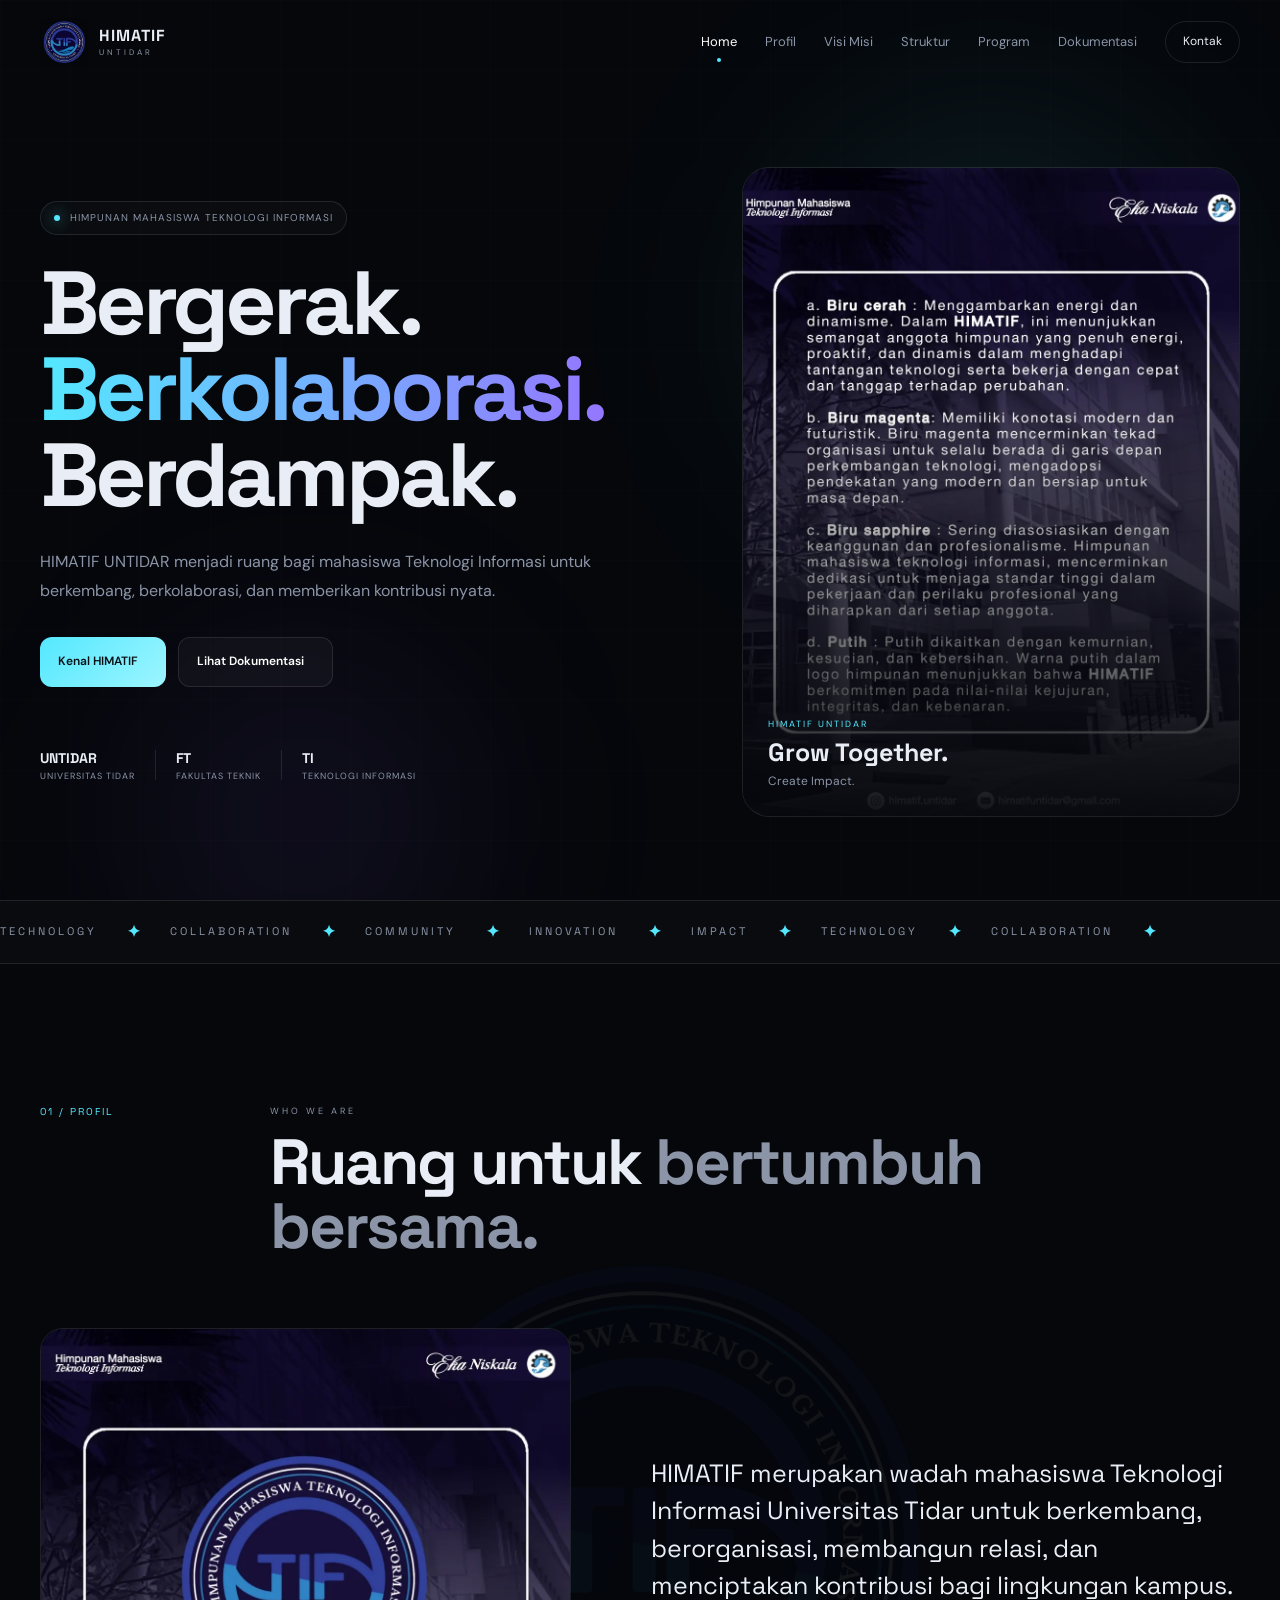
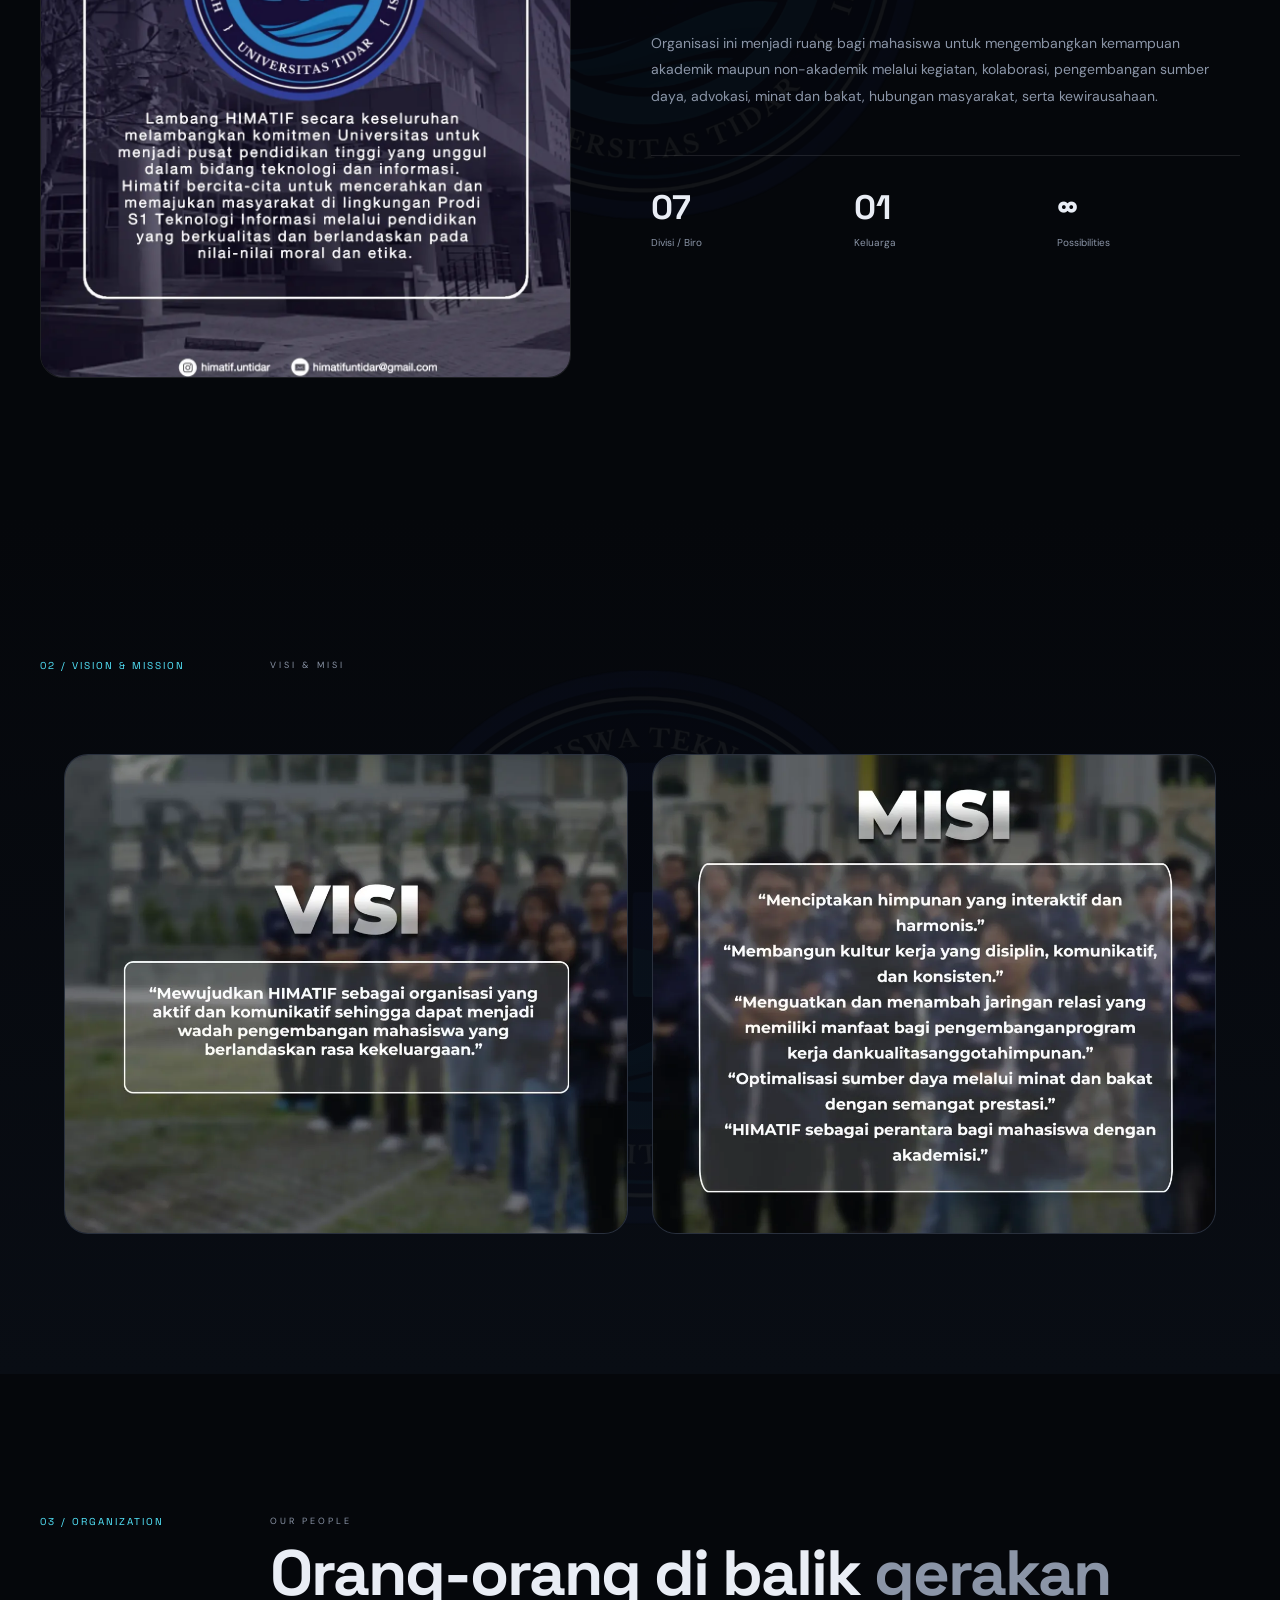
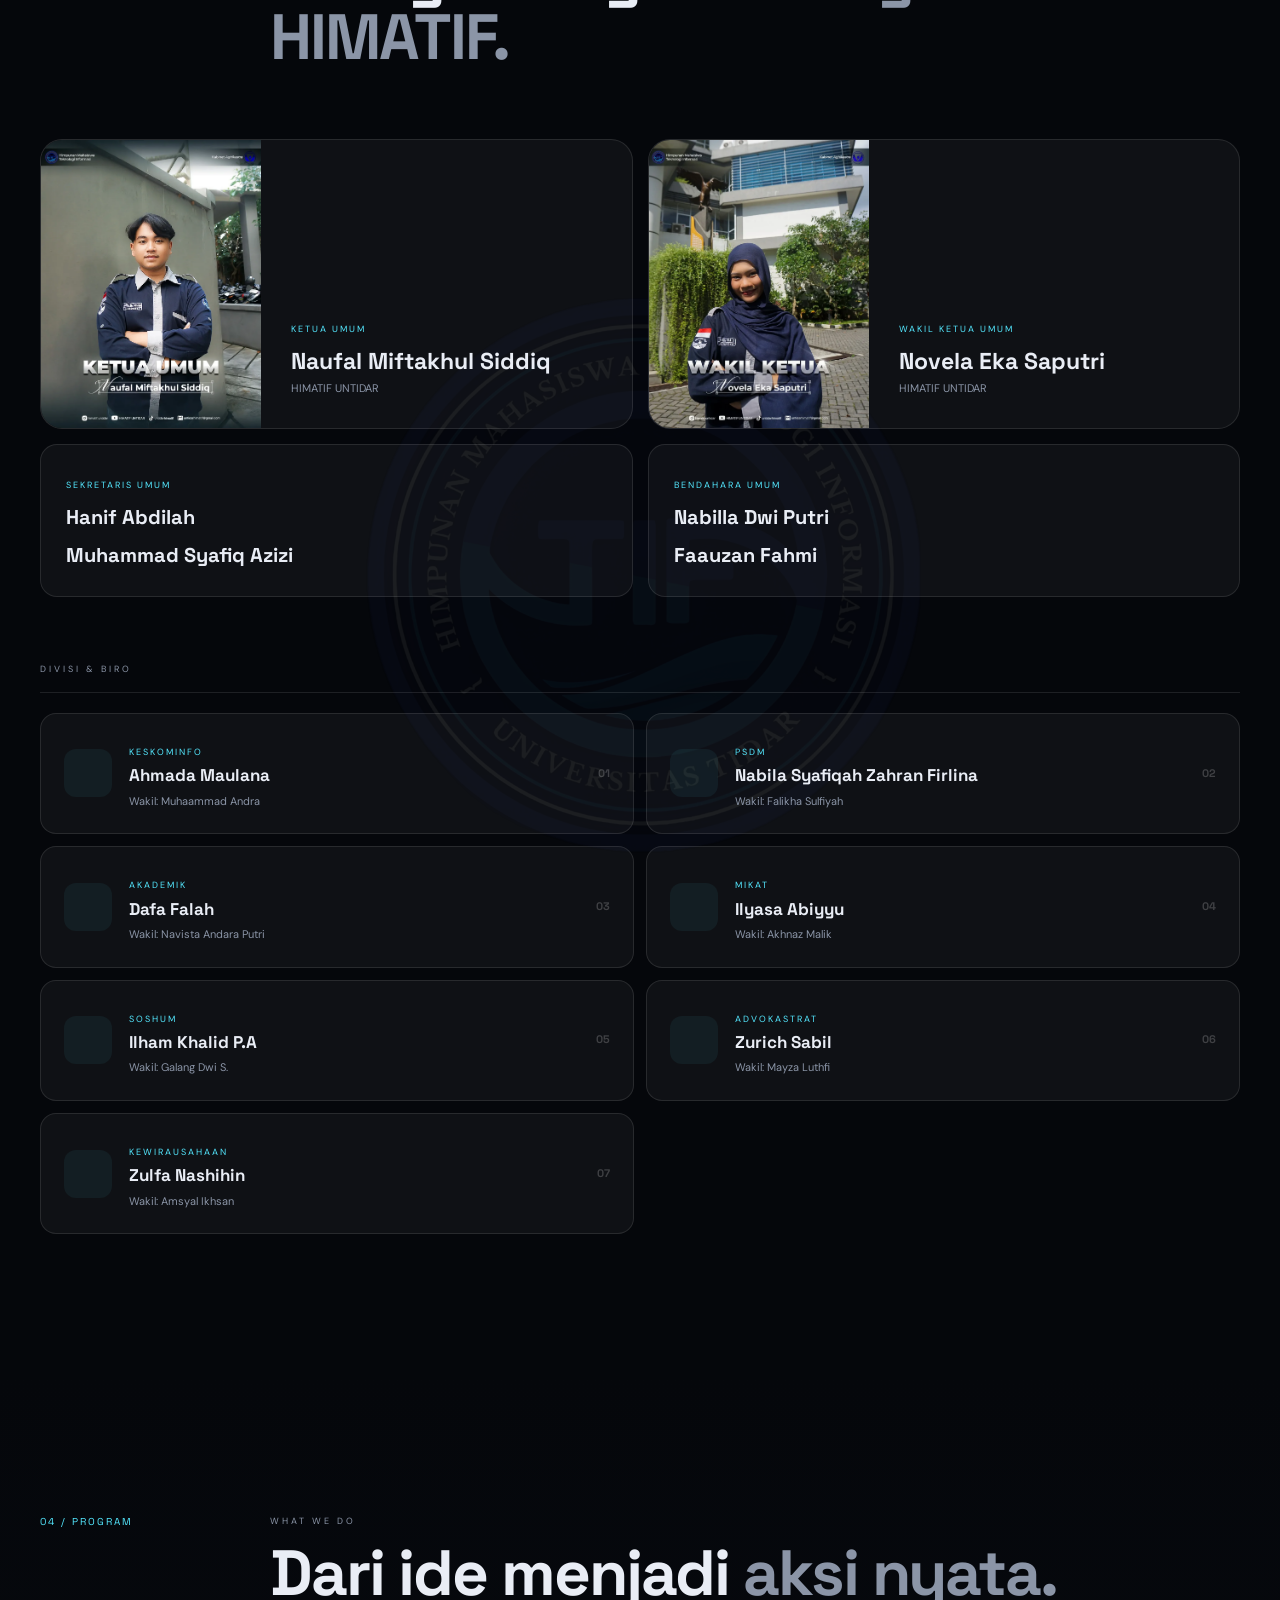
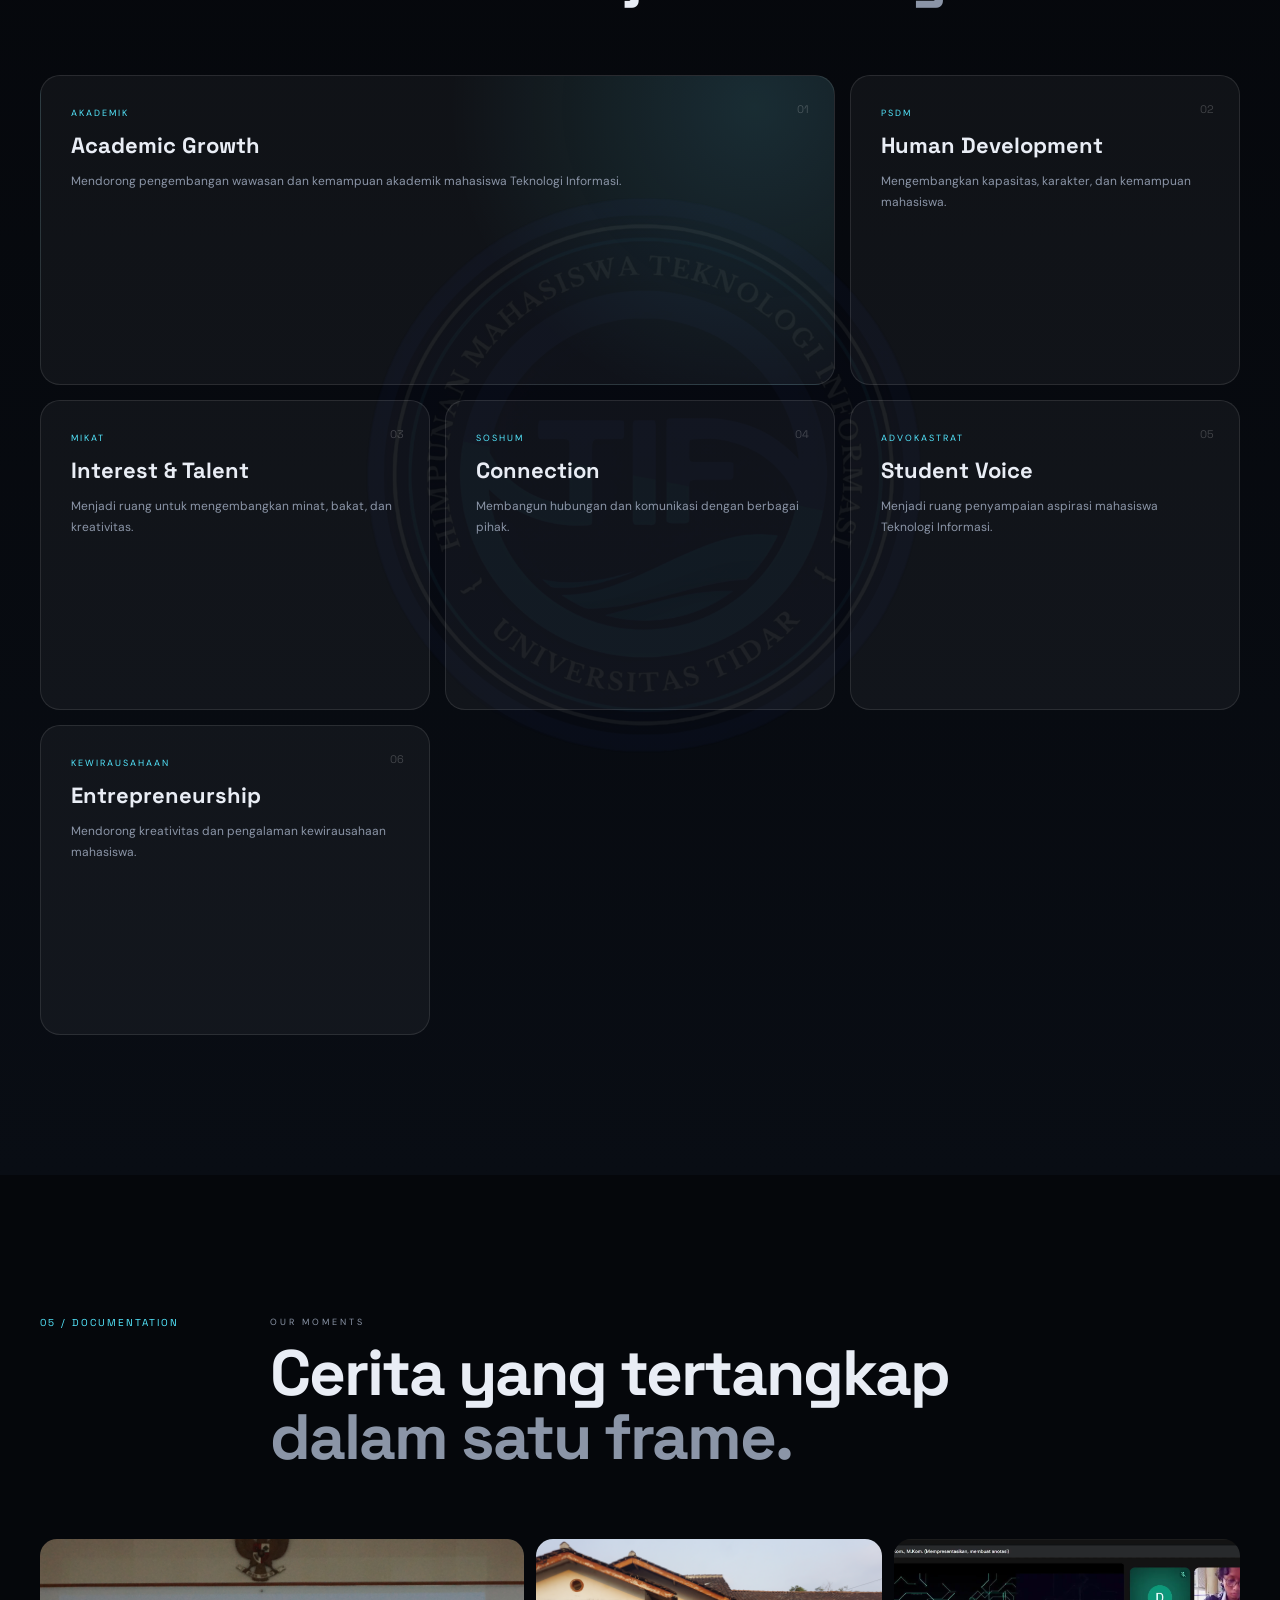
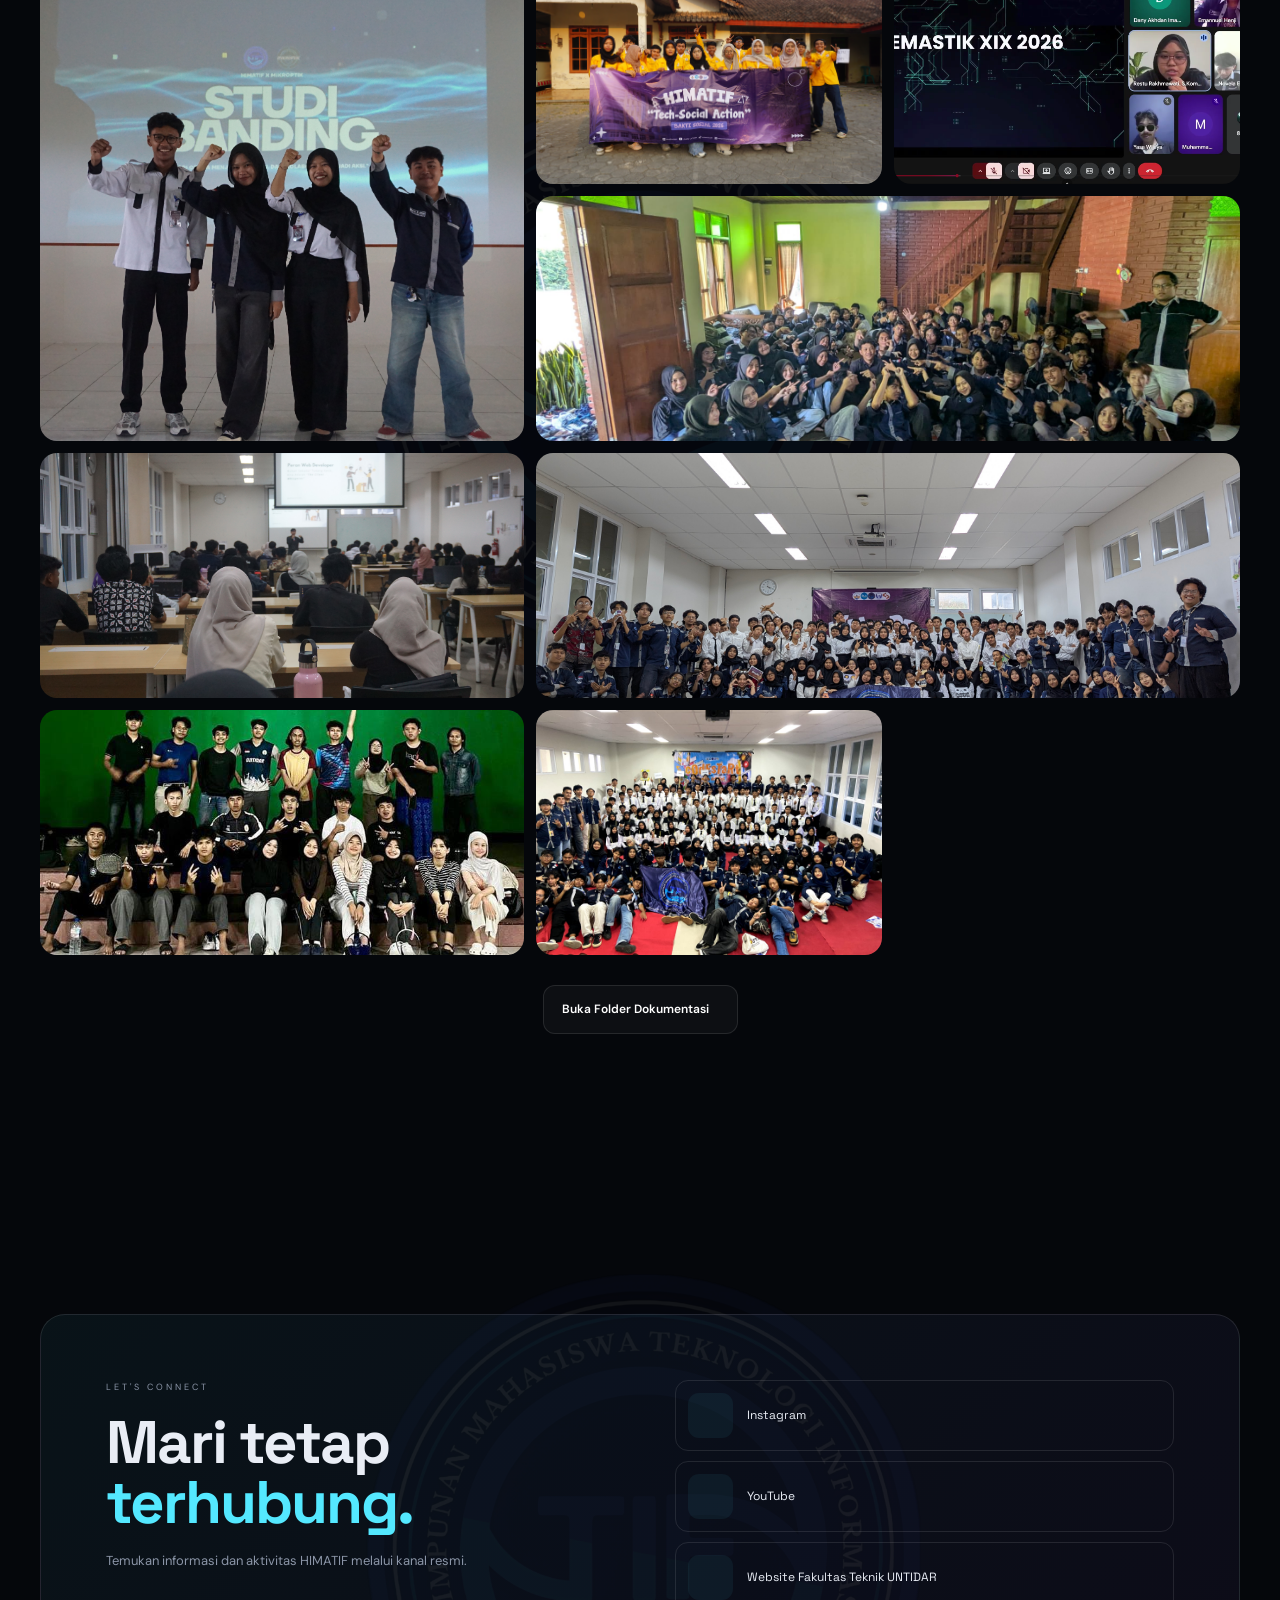
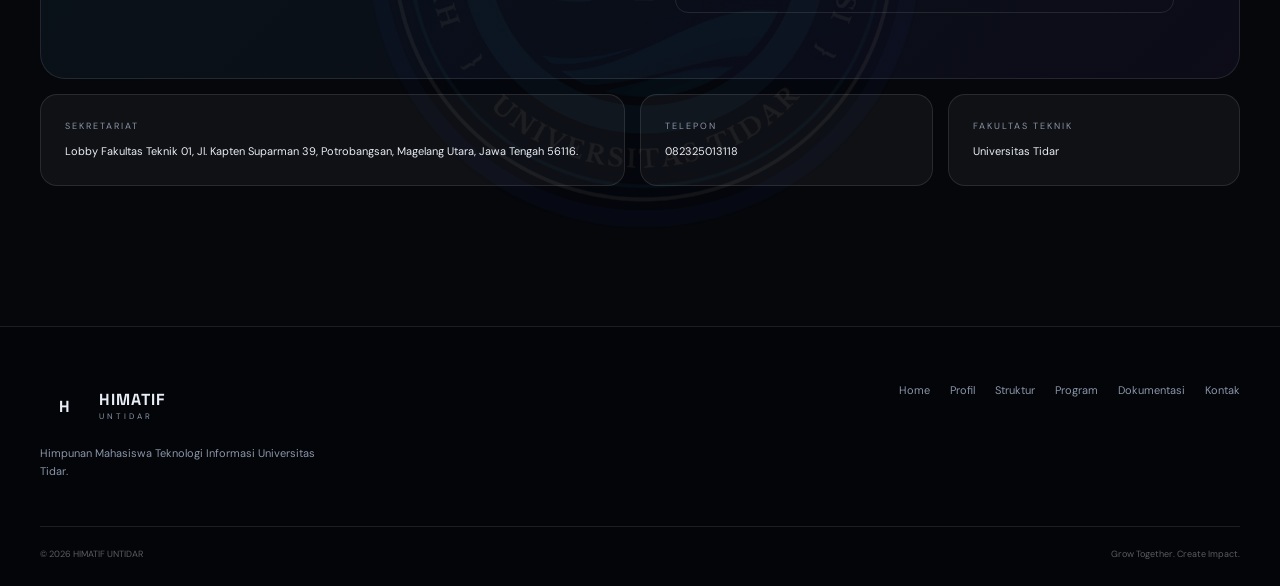
==== index.html @ 70f26e75 "Pindahkan file ke folder utama" ====
<!DOCTYPE html>
<html lang="id">

<head>
    <meta charset="UTF-8">
    <meta name="viewport" content="width=device-width, initial-scale=1.0">

    <meta name="description"
        content="HIMATIF UNTIDAR - Himpunan Mahasiswa Teknologi Informasi Universitas Tidar">

    <title>HIMATIF UNTIDAR — Teknologi Informasi</title>

    <!-- FONT -->
    <link rel="preconnect" href="https://fonts.googleapis.com">
    <link rel="preconnect" href="https://fonts.gstatic.com" crossorigin>

    <link href="https://fonts.googleapis.com/css2?family=DM+Sans:wght@400;500;600;700&family=Space+Grotesk:wght@400;500;600;700&display=swap"
        rel="stylesheet">

    <!-- ICON -->
    <script src="https://unpkg.com/lucide@latest"></script>

    <!-- CSS -->
    <link rel="stylesheet" href="css/style.css">
</head>
    <!-- ICON -->
    <script src="https://unpkg.com/lucide@latest"></script>

    <!-- CSS -->
    <style>
       
.section,
.contact-section {
    position: relative;
    overflow: hidden;
}

.section::before,
.contact-section::before {
    content: "";
    position: absolute;

    width: 650px;
    height: 650px;

    top: 50%;
    left: 50%;

    transform: translate(-50%, -50%);

    background-image: url("assets/images/14. LOGO HIMATIF.png");
    background-repeat: no-repeat;
    background-position: center;
    background-size: contain;

    opacity: 0.055;

    pointer-events: none;
    z-index: 0;
}

.section > *,
.contact-section > * {
    position: relative;
    z-index: 1;
}
    </style>

</head>

<body>

    <!-- LOADER -->
    <div class="loader" id="loader">
        <div class="loader-symbol">H</div>
        <div class="loader-line"></div>
        <span>HIMATIF UNTIDAR</span>
    </div>


    <!-- SCROLL PROGRESS -->
    <div class="scroll-progress" id="scrollProgress"></div>


    <!-- NAVBAR -->
    <header class="navbar" id="navbar">

        <div class="container nav-wrapper">

            <a href="#home" class="logo">

                <div class="logo-box">
                    <img
                        src="assets/images/14. LOGO HIMATIF.png"
                        alt="Dokumentasi HIMATIF UNTIDAR">
                </div>

                <div class="logo-text">
                    <strong>HIMATIF</strong>
                    <span>UNTIDAR</span>
                </div>

            </a>


            <nav class="navigation" id="navigation">

                <a href="#home" class="nav-link active">
                    Home
                </a>

                <a href="#profil" class="nav-link">
                    Profil
                </a>

                <a href="#visi-misi" class="nav-link">
                    Visi Misi
                </a>

                <a href="#struktur" class="nav-link">
                    Struktur
                </a>

                <a href="#program" class="nav-link">
                    Program
                </a>

                <a href="#dokumentasi" class="nav-link">
                    Dokumentasi
                </a>

                <a href="#kontak" class="nav-button">
                    Kontak
                </a>

            </nav>


            <button class="mobile-menu" id="mobileMenu">
                <i data-lucide="menu"></i>
            </button>

        </div>

    </header>


    <main>

        <!-- =====================================================
             HERO
        ====================================================== -->

        <section class="hero" id="home">

            <div class="hero-grid"></div>

            <div class="hero-glow glow-one"></div>
            <div class="hero-glow glow-two"></div>


            <div class="container hero-layout">

                <div class="hero-content">

                    <div class="eyebrow reveal">

                        <span></span>

                        HIMPUNAN MAHASISWA
                        TEKNOLOGI INFORMASI

                    </div>


                    <h1 class="hero-title reveal">

                        Bergerak.
                        <span>Berkolaborasi.</span>
                        Berdampak.

                    </h1>


                    <p class="hero-description reveal">

                        HIMATIF UNTIDAR menjadi ruang bagi mahasiswa
                        Teknologi Informasi untuk berkembang,
                        berkolaborasi, dan memberikan kontribusi nyata.

                    </p>


                    <div class="hero-buttons reveal">

                        <a href="#profil" class="btn primary">

                            Kenal HIMATIF

                            <i data-lucide="arrow-up-right"></i>

                        </a>


                        <a href="#dokumentasi" class="btn secondary">

                            Lihat Dokumentasi

                            <i data-lucide="images"></i>

                        </a>

                    </div>


                    <div class="hero-info reveal">
                    <div>
                        <strong>UNTIDAR</strong>
                        <span>Universitas Tidar</span>
                    </div>

                    <div class="vertical-line"></div>

                    <div>
                        <strong>FT</strong>
                        <span>Fakultas Teknik</span>
                    </div>

                        <div class="vertical-line"></div>

                        <div>

                            <strong>TI</strong>

                            <span>Teknologi Informasi</span>

                        </div>

                    </div>

                </div>


                <!-- FOTO HERO -->

                <div class="hero-photo reveal">

                    <div class="photo-frame">

                        <img
                            src="assets/images/15. info Logo HIMATIF 2.png"
                            alt="Dokumentasi HIMATIF UNTIDAR">

                        <div class="photo-gradient"></div>


                        <div class="photo-caption">

                            <span>HIMATIF UNTIDAR</span>

                            <strong>
                                Grow Together.
                            </strong>

                            <small>
                                Create Impact.
                            </small>
                        </div>
                    </div>
                </div>
            </div>
        </section>

        <!-- =====================================================
             MARQUEE
        ====================================================== -->

        <div class="marquee">

            <div class="marquee-track">

                <span>TECHNOLOGY</span>
                <b>✦</b>

                <span>COLLABORATION</span>
                <b>✦</b>

                <span>COMMUNITY</span>
                <b>✦</b>

                <span>INNOVATION</span>
                <b>✦</b>

                <span>IMPACT</span>
                <b>✦</b>

                <span>TECHNOLOGY</span>
                <b>✦</b>

                <span>COLLABORATION</span>
                <b>✦</b>

            </div>

        </div>


        <!-- =====================================================
             PROFIL
        ====================================================== -->

        <section class="section" id="profil">

            <div class="container">

                <div class="section-head">
                    <div class="section-index">
                        01 / PROFIL
                </div>

                <div>
                    <span class="kicker">
                        WHO WE ARE
                    </span>

                    <h2>
                        Ruang untuk
                        <em>bertumbuh bersama.</em>
                    </h2>
                </div>
            </div>

            <div class="profile-layout">
                <div class="profile-photo reveal">
                    <img
                        src="assets/images/16. info Logo HIMATIF 3.png"
                        alt="Profil HIMATIF UNTIDAR">
                </div>

                <div class="profile-text reveal">

                    <p class="profile-big">

                        HIMATIF merupakan wadah mahasiswa
                        Teknologi Informasi Universitas Tidar
                        untuk berkembang, berorganisasi,
                        membangun relasi, dan menciptakan
                        kontribusi bagi lingkungan kampus.
                    </p>

                    <p>
                        Organisasi ini menjadi ruang bagi mahasiswa
                        untuk mengembangkan kemampuan akademik
                        maupun non-akademik melalui kegiatan,
                        kolaborasi, pengembangan sumber daya,
                        advokasi, minat dan bakat, hubungan
                        masyarakat, serta kewirausahaan.
                    </p>

                    <div class="statistics">

                        <div>
                            <strong>07</strong>
                            <span>Divisi / Biro</span>
                        </div>

                        <div>
                            <strong>01</strong>
                            <span>Keluarga</span>
                        </div>

                        <div>
                            <strong>∞</strong>
                            <span>Possibilities</span>
                        </div>
                    </div>
                </div>
            </div>
        </div>

        </section>


        <!-- =====================================================
             VISI MISI
        ====================================================== -->

        <section class="section dark-section" id="visi-misi">
            <div class="container">
                <div class="section-head">
                    <div class="section-index">
                        02 / VISION & MISSION
                    </div>

                    <div>
                        <span class="kicker">
                            VISI & MISI
                        </span>
                    </div>
                </div>

                <div class="container">
                    <div class="vm-grid">
                        <div class="vm-photo">
                            <img 
                                src="assets/images/12. VISI HIMATIF.png"
                                alt="Visi HIMATIF">
                        </div>

                        <div class="vm-photo">
                            <img 
                                src="assets/images/13. MISI HIMATIF.png"
                                alt="Misi HIMATIF">
                        </div>
                    </div>
                </div>
            </div>
        </section>


        <!-- =====================================================
             STRUKTUR
        ====================================================== -->

        <section class="section" id="struktur">

            <div class="container">

                <div class="section-head">

                    <div class="section-index">
                        03 / ORGANIZATION
                    </div>

                    <div>

                        <span class="kicker">
                            OUR PEOPLE
                        </span>

                        <h2>
                            Orang-orang di balik
                            <em>gerakan HIMATIF.</em>
                        </h2>

                    </div>

                </div>


                <!-- KETUA -->

                <div class="leaders">

                    <article class="leader reveal">

                        <div class="leader-photo">

                            <img
                                src="assets/images/1. Ketua.png"
                                alt="Ketua Umum HIMATIF">

                        </div>

                        <div class="leader-info">

                            <span>KETUA UMUM</span>

                            <h3>
                                Naufal Miftakhul Siddiq
                            </h3>

                            <p>
                                HIMATIF UNTIDAR
                            </p>

                        </div>

                    </article>


                    <article class="leader reveal">

                        <div class="leader-photo">

                            <img
                                src="assets/images/2. Wakil Ketua.png"
                                alt="Ketua Umum HIMATIF">

                        </div>

                        <div class="leader-info">

                            <span>WAKIL KETUA UMUM</span>

                            <h3>
                                Novela Eka Saputri
                            </h3>

                            <p>
                                HIMATIF UNTIDAR
                            </p>

                        </div>

                    </article>

                </div>


                <!-- SEKRETARIS / BENDAHARA -->

                <div class="core">

                    <article class="core-card reveal">

                        <span>SEKRETARIS UMUM</span>

                        <h3>
                            Hanif Abdilah
                        </h3>
                        <h3>
                            Muhammad Syafiq Azizi
                        </h3>

                    </article>


                    <article class="core-card reveal">

                        <span>BENDAHARA UMUM</span>

                        <h3>
                            Nabilla Dwi Putri
                        </h3>
                        <h3>
                            Faauzan Fahmi
                        </h3>

                    </article>

                </div>


                <div class="division-heading">
                    DIVISI & BIRO
                </div>


                <div class="division-grid">

                    <article class="division reveal">

                        <div class="division-icon">
                            <i data-lucide="radio"></i>
                        </div>

                        <div>

                            <span>KESKOMINFO</span>

                            <h3>
                                Ahmada Maulana
                            </h3>

                            <p>
                                Wakil: Muhaammad Andra
                            </p>

                        </div>

                        <b>01</b>

                    </article>


                    <article class="division reveal">

                        <div class="division-icon">
                            <i data-lucide="graduation-cap"></i>
                        </div>

                        <div>

                            <span>PSDM</span>

                            <h3>
                                Nabila Syafiqah Zahran Firlina
                            </h3>

                            <p>
                                Wakil: Falikha Sulfiyah
                            </p>

                        </div>

                        <b>02</b>

                    </article>


                    <article class="division reveal">

                        <div class="division-icon">
                            <i data-lucide="book-open"></i>
                        </div>

                        <div>

                            <span>AKADEMIK</span>

                            <h3>
                                Dafa Falah
                            </h3>

                            <p>
                                Wakil: Navista Andara Putri
                            </p>

                        </div>

                        <b>03</b>

                    </article>


                    <article class="division reveal">

                        <div class="division-icon">
                            <i data-lucide="sparkles"></i>
                        </div>

                        <div>

                            <span>MIKAT</span>

                            <h3>
                                Ilyasa Abiyyu
                            </h3>

                            <p>
                                Wakil: Akhnaz Malik
                            </p>

                        </div>

                        <b>04</b>

                    </article>


                    <article class="division reveal">

                        <div class="division-icon">
                            <i data-lucide="megaphone"></i>
                        </div>

                        <div>

                            <span>SOSHUM</span>

                            <h3>
                                Ilham Khalid P.A
                            </h3>

                            <p>
                                Wakil: Galang Dwi S.
                            </p>

                        </div>

                        <b>05</b>

                    </article>


                    <article class="division reveal">

                        <div class="division-icon">
                            <i data-lucide="scale"></i>
                        </div>

                        <div>

                            <span>ADVOKASTRAT</span>

                            <h3>
                                Zurich Sabil
                            </h3>

                            <p>
                                Wakil: Mayza Luthfi
                            </p>

                        </div>

                        <b>06</b>

                    </article>


                    <article class="division reveal">

                        <div class="division-icon">
                            <i data-lucide="store"></i>
                        </div>

                        <div>

                            <span>KEWIRAUSAHAAN</span>

                            <h3>
                                Zulfa Nashihin
                            </h3>

                            <p>
                                Wakil: Amsyal Ikhsan
                            </p>

                        </div>

                        <b>07</b>

                    </article>

                </div>

            </div>

        </section>


        <!-- =====================================================
             PROGRAM KERJA
        ====================================================== -->

        <section class="section dark-section" id="program">

            <div class="container">

                <div class="section-head">

                    <div class="section-index">
                        04 / PROGRAM
                    </div>

                    <div>

                        <span class="kicker">
                            WHAT WE DO
                        </span>

                        <h2>
                            Dari ide menjadi
                            <em>aksi nyata.</em>
                        </h2>

                    </div>

                </div>


                <div class="program-grid">

                    <article class="program program-feature reveal">

                        <div class="program-number">
                            01
                        </div>

                        <i data-lucide="book-open"></i>

                        <span>AKADEMIK</span>

                        <h3>
                            Academic Growth
                        </h3>

                        <p>
                            Mendorong pengembangan wawasan dan
                            kemampuan akademik mahasiswa Teknologi Informasi.
                        </p>

                    </article>


                    <article class="program reveal">

                        <div class="program-number">
                            02
                        </div>

                        <i data-lucide="users"></i>

                        <span>PSDM</span>

                        <h3>
                            Human Development
                        </h3>

                        <p>
                            Mengembangkan kapasitas, karakter,
                            dan kemampuan mahasiswa.
                        </p>

                    </article>


                    <article class="program reveal">

                        <div class="program-number">
                            03
                        </div>

                        <i data-lucide="palette"></i>

                        <span>MIKAT</span>

                        <h3>
                            Interest & Talent
                        </h3>

                        <p>
                            Menjadi ruang untuk mengembangkan
                            minat, bakat, dan kreativitas.
                        </p>

                    </article>


                    <article class="program reveal">

                        <div class="program-number">
                            04
                        </div>

                        <i data-lucide="globe-2"></i>

                        <span>SOSHUM</span>

                        <h3>
                            Connection
                        </h3>

                        <p>
                            Membangun hubungan dan komunikasi
                            dengan berbagai pihak.
                        </p>

                    </article>


                    <article class="program reveal">

                        <div class="program-number">
                            05
                        </div>

                        <i data-lucide="shield-check"></i>

                        <span>ADVOKASTRAT</span>

                        <h3>
                            Student Voice
                        </h3>

                        <p>
                            Menjadi ruang penyampaian aspirasi
                            mahasiswa Teknologi Informasi.
                        </p>

                    </article>


                    <article class="program reveal">

                        <div class="program-number">
                            06
                        </div>

                        <i data-lucide="briefcase-business"></i>

                        <span>KEWIRAUSAHAAN</span>

                        <h3>
                            Entrepreneurship
                        </h3>

                        <p>
                            Mendorong kreativitas dan pengalaman
                            kewirausahaan mahasiswa.
                        </p>

                    </article>

                </div>

            </div>

        </section>


        <!-- =====================================================
             DOKUMENTASI
        ====================================================== -->

        <section class="section" id="dokumentasi">

            <div class="container">

                <div class="section-head">

                    <div class="section-index">
                        05 / DOCUMENTATION
                    </div>

                    <div>

                        <span class="kicker">
                            OUR MOMENTS
                        </span>

                        <h2>
                            Cerita yang tertangkap
                            <em>dalam satu frame.</em>
                        </h2>

                    </div>

                </div>


                <div class="gallery">

                    <button
                        class="gallery-item large reveal"
                        data-image="assets/assets-dokumentasi/Studi Banding.JPG"
                        data-title="HIMATIF UNTIDAR">
                        <img
                            src="assets/assets-dokumentasi/Studi Banding.JPG"
                            alt="Dokumentasi HIMATIF">          
                    </button>

                    <button
                        class="gallery-item reveal"
                        data-image="assets/assets-dokumentasi/Bakti Sosial.JPG"
                        data-title="Kegiatan HIMATIF">
                        <img
                            src="assets/assets-dokumentasi/Bakti Sosial.JPG"
                            alt="Kegiatan HIMATIF">
                    </button>

                    <button
                        class="gallery-item reveal"
                        data-image="assets/assets-dokumentasi/Sosialisasi Gemastik.png"
                        data-title="Kolaborasi HIMATIF">
                        <img
                            src="assets/assets-dokumentasi/Sosialisasi Gemastik.png"
                            alt="Kolaborasi HIMATIF">
                    </button>

                    <button
                        class="gallery-item wide reveal"
                        data-image="assets/assets-dokumentasi/UPGRADING.jpg"
                        data-title="UPGRADING">
                        <img
                            src="assets/assets-dokumentasi/UPGRADING.jpg"
                            alt="Dokumentasi HIMATIF">                       
                    </button>

                    <button
                        class="gallery-item reveal"
                        data-image="assets/assets-dokumentasi/Workshop.JPG"
                        data-title="Community HIMATIF">
                        <img
                            src="assets/assets-dokumentasi/Workshop.JPG"
                            alt="Community HIMATIF">
                    </button>

                    <button
                        class="gallery-item wide reveal"
                        data-image="assets/assets-dokumentasi/LKMM.jpg"
                        data-title="Together We Grow">
                        <img
                            src="assets/assets-dokumentasi/LKMM.jpg"
                            alt="Dokumentasi HIMATIF">                       
                    </button>

                    <button
                        class="gallery-item reveal"
                        data-image="assets/assets-dokumentasi/bultang.jpeg"
                        data-title="Latihan Rutin">
                        <img
                            src="assets/assets-dokumentasi/bultang.jpeg"
                            alt="Dokumentasi HIMATIF">   
                    </button>

                    <button
                        class="gallery-item reveal"
                        data-image="assets/assets-dokumentasi/PKKMB 2026.jpg"
                        data-title="PKKMB">
                        <img
                            src="assets/assets-dokumentasi/PKKMB 2026.jpg"
                            alt="Dokumentasi HIMATIF">   
                    </button>
                </div>


                <div class="gallery-button">

                    <a
                        href="https://drive.google.com/drive/folders/1udUvCna9DOWhmR7fdD42QQcyXSqYFId2?usp=sharing"
                        target="_blank"
                        rel="noopener"
                        class="btn secondary">

                        Buka Folder Dokumentasi

                        <i data-lucide="external-link"></i>

                    </a>

                </div>

            </div>

        </section>


        <!-- =====================================================
             CONTACT
        ====================================================== -->

        <section class="section contact-section" id="kontak">

            <div class="container">

                <div class="contact">

                    <div class="contact-content">

                        <span class="kicker">
                            LET'S CONNECT
                        </span>

                        <h2>
                            Mari tetap
                            <em>terhubung.</em>
                        </h2>

                        <p>
                            Temukan informasi dan aktivitas
                            HIMATIF melalui kanal resmi.
                        </p>

                    </div>


                    <div class="social-list">

                        <a href="https://www.instagram.com/himatif.untidar" target="_blank" class="social">
                            <div>
                                <i data-lucide="instagram"></i>
                            </div>

                            <span>
                                Instagram
                            </span>

                            <i data-lucide="arrow-up-right"></i>

                        </a>

                        <a href="https://www.youtube.com/@himatifuntidar" target="_blank" class="social">

                            <div>
                                <i data-lucide="youtube"></i>
                            </div>

                            <span>
                                YouTube
                            </span>

                            <i data-lucide="arrow-up-right"></i>

                        </a>


                        <a
                            href="https://ft.untidar.ac.id/kemahasiswaan/himpunan-mahasiswa/himpunan-mahasiswa-teknologi-informasi/"
                            target="_blank"
                            class="social">

                            <div>
                                <i data-lucide="globe"></i>
                            </div>

                            <span>
                                Website Fakultas Teknik UNTIDAR
                            </span>

                            <i data-lucide="arrow-up-right"></i>

                        </a>

                    </div>

                </div>


                <div class="contact-info">

                    <div>

                        <i data-lucide="map-pin"></i>

                        <span>SEKRETARIAT</span>

                        <p>
                            Lobby Fakultas Teknik 01,
                            Jl. Kapten Suparman 39,
                            Potrobangsan, Magelang Utara,
                            Jawa Tengah 56116.
                        </p>

                    </div>


                    <div>

                        <i data-lucide="phone"></i>

                        <span>TELEPON</span>

                        <p>
                             082325013118
                        </p>

                    </div>


                    <div>

                        <i data-lucide="mail"></i>

                        <span>FAKULTAS TEKNIK</span>

                        <p>
                            Universitas Tidar
                        </p>

                    </div>

                </div>

            </div>

        </section>

    </main>


    <!-- =====================================================
         FOOTER
    ====================================================== -->

    <footer>

        <div class="container footer-wrapper">

            <div class="footer-brand">

                <div class="logo">

                    <div class="logo-box">
                        H
                    </div>

                    <div class="logo-text">
                        <strong>HIMATIF</strong>
                        <span>UNTIDAR</span>
                    </div>

                </div>

                <p>
                    Himpunan Mahasiswa Teknologi Informasi
                    Universitas Tidar.
                </p>

            </div>


            <div class="footer-nav">

                <a href="#home">Home</a>
                <a href="#profil">Profil</a>
                <a href="#struktur">Struktur</a>
                <a href="#program">Program</a>
                <a href="#dokumentasi">Dokumentasi</a>
                <a href="#kontak">Kontak</a>

            </div>

        </div>


        <div class="container footer-bottom">

            <span>
                © <span id="year"></span> HIMATIF UNTIDAR
            </span>

            <span>
                Grow Together. Create Impact.
            </span>

        </div>

    </footer>


    <!-- LIGHTBOX -->

    <div class="lightbox" id="lightbox">

        <button id="closeLightbox">
            <i data-lucide="x"></i>
        </button>

        <div class="lightbox-inner">

            <img id="lightboxImage" src="" alt="">

            <p id="lightboxTitle"></p>

        </div>

    </div>


    <script src="js/script.js"></script>

</body>

</html>
---- css/style.css ----
:root {
    --black: #05070b;
    --black-2: #090d14;
    --black-3: #0d131d;

    --white: #ffffff;
    --text: #e9edf5;
    --muted: #8b95a7;

    --cyan: #54e8ff;
    --blue: #4c8dff;
    --purple: #9b6bff;

    --border: rgba(255,255,255,.10);
    --glass: rgba(255,255,255,.045);

    --container: 1200px;
}


* {
    margin: 0;
    padding: 0;
    box-sizing: border-box;
}


html {
    scroll-behavior: smooth;
}


body {
    background: var(--black);
    color: var(--text);

    font-family:
        "DM Sans",
        sans-serif;

    line-height: 1.6;

    overflow-x: hidden;
}


img {
    width: 100%;
    display: block;
}


button,
a {
    font: inherit;
}


button {
    border: none;
}


a {
    color: inherit;
    text-decoration: none;
}


.container {
    width: min(
        calc(100% - 48px),
        var(--container)
    );

    margin-inline: auto;
}


/* =====================================
   LOADER
===================================== */

.loader {
    position: fixed;
    inset: 0;

    z-index: 9999;

    background: var(--black);

    display: flex;
    flex-direction: column;

    align-items: center;
    justify-content: center;

    gap: 20px;

    transition: .6s ease;
}


.loader.hidden {
    opacity: 0;
    visibility: hidden;
}


.loader-symbol {
    width: 65px;
    height: 65px;

    display: grid;
    place-items: center;

    border: 1px solid var(--cyan);

    color: var(--cyan);

    font-family: "Space Grotesk";

    font-size: 26px;

    transform: rotate(45deg);
}


.loader-symbol::first-letter {
    transform: rotate(-45deg);
}


.loader-line {
    width: 130px;
    height: 2px;

    background:
        linear-gradient(
            90deg,
            transparent,
            var(--cyan),
            transparent
        );

    animation: loading 1.3s infinite;
}


.loader span {
    font-size: 10px;

    letter-spacing: 4px;

    color: var(--muted);
}


/* =====================================
   PROGRESS
===================================== */

.scroll-progress {
    position: fixed;

    top: 0;
    left: 0;

    width: 0;
    height: 3px;

    z-index: 9998;

    background:
        linear-gradient(
            90deg,
            var(--cyan),
            var(--purple)
        );
}


/* =====================================
   NAVBAR
===================================== */

.navbar {
    position: fixed;

    top: 0;
    left: 0;

    width: 100%;

    z-index: 1000;

    transition: .3s ease;
}


.navbar.scrolled {
    background: rgba(5,7,11,.82);

    backdrop-filter: blur(20px);

    border-bottom:
        1px solid var(--border);
}


.nav-wrapper {
    height: 84px;

    display: flex;
    align-items: center;
    justify-content: space-between;
}


.logo {
    display: flex;
    align-items: center;

    gap: 11px;
}


.logo-box {
    width: 48px;
    height: 48px;

    display: grid;
    place-items: center;

    font-family: "Space Grotesk";
    font-weight: 700;
}


.logo-text {
    display: flex;
    flex-direction: column;

    line-height: 1;
}


.logo-text strong {
    font-family: "Space Grotesk";

    font-size: 16px;

    letter-spacing: 1px;
}


.logo-text span {
    margin-top: 4px;

    color: var(--muted);

    font-size: 8px;

    letter-spacing: 3px;
}


.navigation {
    display: flex;

    align-items: center;

    gap: 28px;
}


.nav-link {
    color: var(--muted);

    font-size: 13px;

    position: relative;

    transition: .3s ease;
}


.nav-link:hover,
.nav-link.active {
    color: var(--white);
}


.nav-link.active::after {
    content: "";

    position: absolute;

    left: 50%;
    bottom: -10px;

    width: 4px;
    height: 4px;

    transform: translateX(-50%);

    border-radius: 50%;

    background: var(--cyan);
}


.nav-button {
    padding: 10px 17px;

    border:
        1px solid var(--border);

    border-radius: 100px;

    font-size: 12px;
}


.mobile-menu {
    display: none;

    width: 43px;
    height: 43px;

    background: var(--glass);

    border:
        1px solid var(--border);

    border-radius: 10px;

    color: var(--white);
}


/* =====================================
   HERO
===================================== */

.hero {
    min-height: 100vh;

    padding-top: 84px;

    display: flex;
    align-items: center;

    position: relative;

    overflow: hidden;
}


.hero-grid {
    position: absolute;
    inset: 0;

    opacity: .3;

    background-image:
        linear-gradient(
            rgba(255,255,255,.035) 1px,
            transparent 1px
        ),
        linear-gradient(
            90deg,
            rgba(255,255,255,.035) 1px,
            transparent 1px
        );

    background-size: 70px 70px;
}


.hero-glow {
    position: absolute;

    border-radius: 50%;

    filter: blur(100px);
}


.glow-one {
    width: 450px;
    height: 450px;

    right: 5%;
    top: 10%;

    background:
        rgba(84,232,255,.08);
}


.glow-two {
    width: 350px;
    height: 350px;

    left: 10%;
    bottom: -10%;

    background:
        rgba(155,107,255,.08);
}


.hero-layout {
    position: relative;
    z-index: 2;

    display: grid;

    grid-template-columns:
        1fr
        .8fr;

    gap: 80px;

    align-items: center;
}


.hero-content {
    max-width: 700px;
}


.eyebrow {
    display: inline-flex;
    align-items: center;

    gap: 10px;

    padding: 8px 13px;

    border:
        1px solid var(--border);

    background:
        rgba(255,255,255,.025);

    border-radius: 100px;

    color: var(--muted);

    font-size: 10px;

    letter-spacing: 1px;

    margin-bottom: 25px;
}


.eyebrow span {
    width: 6px;
    height: 6px;

    border-radius: 50%;

    background: var(--cyan);

    box-shadow:
        0 0 15px var(--cyan);
}


.hero-title {
    font-family:
        "Space Grotesk",
        sans-serif;

    font-size:
        clamp(55px, 7vw, 94px);

    line-height: .96;

    letter-spacing: -4px;

    margin-bottom: 30px;
}


.hero-title span {
    display: block;

    color: transparent;

    background:
        linear-gradient(
            90deg,
            var(--cyan),
            var(--purple)
        );

    background-clip: text;
    -webkit-background-clip: text;
}


.hero-description {
    max-width: 600px;

    color: var(--muted);

    font-size: 16px;

    line-height: 1.8;

    margin-bottom: 32px;
}


.hero-buttons {
    display: flex;

    flex-wrap: wrap;

    gap: 12px;
}


.btn {
    display: inline-flex;

    align-items: center;
    justify-content: center;

    gap: 10px;

    padding: 14px 18px;

    border-radius: 12px;

    font-size: 12px;

    font-weight: 600;

    transition: .3s ease;
}


.btn:hover {
    transform: translateY(-3px);
}


.btn svg {
    width: 16px;
}


.primary {
    color: #061015;

    background:
        linear-gradient(
            135deg,
            var(--cyan),
            #9df5ff
        );
}


.secondary {
    color: var(--white);

    border:
        1px solid var(--border);

    background:
        rgba(255,255,255,.035);
}


.secondary:hover {
    background:
        rgba(255,255,255,.07);
}


.hero-info {
    display: flex;

    align-items: center;

    gap: 20px;

    margin-top: 60px;
}


.hero-info div:not(.vertical-line) {
    display: flex;
    flex-direction: column;
}


.hero-info strong {
    font-family: "Space Grotesk";

    font-size: 14px;
}


.hero-info span {
    color: var(--muted);

    font-size: 9px;

    text-transform: uppercase;

    letter-spacing: 1px;
}


.vertical-line {
    width: 1px;
    height: 30px;

    background: var(--border);
}


/* HERO FOTO */

.hero-photo {
    position: relative;
}


.photo-frame {
    height: 650px;

    position: relative;

    overflow: hidden;

    border-radius: 27px;

    border:
        1px solid var(--border);
}


.photo-frame img {
    height: 100%;

    object-fit: cover;

    transition:
        transform 1s ease;
}


.photo-frame:hover img {
    transform: scale(1.05);
}


.photo-gradient {
    position: absolute;
    inset: 0;

    background:
        linear-gradient(
            to top,
            rgba(5,7,11,.95),
            transparent 65%
        );
}


.photo-caption {
    position: absolute;

    left: 25px;
    bottom: 25px;

    display: flex;
    flex-direction: column;
}


.photo-caption span {
    color: var(--cyan);

    font-size: 9px;

    letter-spacing: 2px;
}


.photo-caption strong {
    font-family: "Space Grotesk";

    font-size: 25px;
}


.photo-caption small {
    color: var(--muted);

    font-size: 12px;
}


.photo-number {
    position: absolute;

    right: 22px;
    top: 22px;

    color: rgba(255,255,255,.6);

    font-family: "Space Grotesk";

    font-size: 11px;

    letter-spacing: 2px;
}


.hero-scroll {
    position: absolute;

    left: 24px;
    bottom: 25px;

    display: flex;
    align-items: center;

    gap: 10px;

    color: var(--muted);

    font-size: 9px;

    letter-spacing: 2px;
}


.hero-scroll span {
    width: 25px;
    height: 1px;

    background: var(--muted);
}


/* =====================================
   MARQUEE
===================================== */

.marquee {
    overflow: hidden;

    border-top:
        1px solid var(--border);

    border-bottom:
        1px solid var(--border);

    background:
        rgba(255,255,255,.015);
}


.marquee-track {
    display: flex;

    width: max-content;

    align-items: center;

    gap: 30px;

    padding: 18px 0;

    animation:
        marquee 25s linear infinite;
}


.marquee-track span {
    font-family: "Space Grotesk";

    font-size: 11px;

    color: var(--muted);

    letter-spacing: 3px;
}


.marquee-track b {
    color: var(--cyan);
}


/* =====================================
   SECTION
===================================== */

.section {
    padding: 140px 0;

    position: relative;
}


.dark-section {
    background:
        linear-gradient(
            180deg,
            var(--black),
            var(--black-2)
        );
}


.section-head {
    display: grid;

    grid-template-columns:
        180px
        1fr;

    gap: 50px;

    margin-bottom: 70px;
}


.section-index {
    color: var(--cyan);

    font-family: "Space Grotesk";

    font-size: 10px;

    letter-spacing: 2px;
}


.kicker {
    display: block;

    color: var(--muted);

    font-size: 9px;

    letter-spacing: 3px;

    margin-bottom: 12px;
}


.section-head h2 {
    max-width: 850px;

    font-family:
        "Space Grotesk";

    font-size:
        clamp(
            37px,
            5vw,
            65px
        );

    line-height: 1;

    letter-spacing: -2px;
}


.section-head h2 em {
    color: var(--muted);

    font-style: normal;
}


/* =====================================
   PROFILE
===================================== */

.profile-layout {
    display: grid;

    grid-template-columns:
        .9fr
        1fr;

    gap: 80px;

    align-items: center;
}


.profile-photo {
    height: 650px;

    position: relative;

    overflow: hidden;

    border-radius: 23px;

    border:
        1px solid var(--border);
}

.profile-photo img {
    height: 100%;

    object-fit: cover;

    transition: 1s ease;
}


.profile-photo:hover img {
    transform: scale(1.05);
}

.profile-big {
    font-family: "Space Grotesk";

    font-size: 25px;

    line-height: 1.5;

    margin-bottom: 25px;
}


.profile-text > p:not(.profile-big) {
    color: var(--muted);

    font-size: 14px;

    line-height: 1.9;
}


.statistics {
    display: grid;

    grid-template-columns:
        repeat(3,1fr);

    border-top:
        1px solid var(--border);

    margin-top: 45px;

    padding-top: 25px;

    gap: 20px;
}


.statistics div {
    display: flex;
    flex-direction: column;
}


.statistics strong {
    font-family: "Space Grotesk";

    font-size: 34px;
}


.statistics span {
    color: var(--muted);

    font-size: 10px;
}


/* =====================================
   VISI MISI
===================================== */

.vm-grid {
    display: grid;
    grid-template-columns: repeat(2, 1fr);
    gap: 24px;
    width: 100%;
}

.vm-photo {
    position: relative;
    height: 480px;
    overflow: hidden;
    border-radius: 24px;
    background: #111827;
    border: 1px solid rgba(255, 255, 255, 0.1);

    transition:
        transform 0.5s ease,
        box-shadow 0.5s ease,
        border-color 0.5s ease;
}

.vm-photo img {
    width: 100%;
    height: 100%;
    display: block;
    object-fit: cover;

    transition:
        transform 0.8s cubic-bezier(.2,.8,.2,1),
        filter 0.5s ease;
}

.vm-photo:hover {
    transform: translateY(-8px);

    box-shadow:
        0 25px 60px rgba(0, 0, 0, 0.4),
        0 0 30px rgba(0, 217, 255, 0.1);
}

.vm-photo:hover img {
    transform: scale(1.06);
    filter: brightness(0.8);
}

/* Mobile */

@media (max-width: 768px) {

    .vm-grid {
        grid-template-columns: 1fr;
        gap: 18px;
    }

    .vm-photo {
        height: 350px;
        border-radius: 20px;
    }
}


/* =====================================
   STRUCTURE
===================================== */

.leaders {
    display: grid;

    grid-template-columns:
        repeat(2,1fr);

    gap: 15px;
}


.leader {
    display: grid;

    grid-template-columns:
        220px
        1fr;

    min-height: 290px;

    overflow: hidden;

    border:
        1px solid var(--border);

    border-radius: 22px;

    background: var(--glass);
}


.leader-photo {
    overflow: hidden;

    background:
        linear-gradient(
            135deg,
            #111722,
            #151d2b
        );
}


.leader-photo img {
    width: 100%;
    height: 100%;

    object-fit: cover;
}


.placeholder {
    display: grid;
    place-items: center;
}


.placeholder span {
    font-family: "Space Grotesk";

    color: var(--cyan);

    font-size: 38px;
}


.leader-info {
    padding: 30px;

    display: flex;
    flex-direction: column;

    justify-content: flex-end;
}


.leader-info span,
.core-card span,
.division span {
    color: var(--cyan);

    font-size: 9px;

    letter-spacing: 2px;
}


.leader-info h3 {
    font-family: "Space Grotesk";

    font-size: 23px;

    margin-top: 7px;
}


.leader-info p {
    color: var(--muted);

    font-size: 11px;
}


.core {
    display: grid;

    grid-template-columns:
        repeat(2,1fr);

    gap: 15px;

    margin-top: 15px;
}


.core-card {
    padding: 25px;

    border:
        1px solid var(--border);

    border-radius: 17px;

    background: var(--glass);
}


.core-card h3 {
    font-family: "Space Grotesk";

    font-size: 20px;

    margin-top: 6px;
}


.division-heading {
    margin:
        65px 0 20px;

    padding-bottom: 15px;

    border-bottom:
        1px solid var(--border);

    color: var(--muted);

    font-size: 9px;

    letter-spacing: 3px;
}


.division-grid {
    display: grid;

    grid-template-columns:
        repeat(2,1fr);

    gap: 12px;
}


.division {
    display: grid;

    grid-template-columns:
        48px
        1fr
        auto;

    align-items: center;

    gap: 17px;

    padding: 23px;

    border:
        1px solid var(--border);

    border-radius: 16px;

    background: var(--glass);

    transition: .3s ease;
}


.division:hover {
    transform: translateY(-4px);

    background:
        rgba(255,255,255,.065);
}


.division-icon {
    width: 48px;
    height: 48px;

    display: grid;
    place-items: center;

    border-radius: 12px;

    background:
        rgba(84,232,255,.06);

    color: var(--cyan);
}


.division-icon svg {
    width: 20px;
}


.division h3 {
    font-family: "Space Grotesk";

    font-size: 17px;
}


.division p {
    color: var(--muted);

    font-size: 11px;

    margin-top: 3px;
}


.division > b {
    color: rgba(255,255,255,.2);

    font-family: "Space Grotesk";

    font-size: 11px;
}


/* =====================================
   PROGRAM
===================================== */

.program-grid {
    display: grid;

    grid-template-columns:
        repeat(3,1fr);

    gap: 15px;
}


.program {
    min-height: 310px;

    position: relative;

    padding: 30px;

    border:
        1px solid var(--border);

    border-radius: 20px;

    background: var(--glass);

    transition: .3s ease;
}


.program:hover {
    transform: translateY(-7px);

    border-color:
        rgba(84,232,255,.22);
}


.program-feature {
    grid-column:
        span 2;

    background:
        radial-gradient(
            circle at 90% 10%,
            rgba(84,232,255,.12),
            transparent 40%
        ),
        var(--glass);
}


.program-number {
    position: absolute;

    right: 25px;
    top: 25px;

    color: rgba(255,255,255,.2);

    font-family: "Space Grotesk";

    font-size: 11px;
}


.program > svg {
    width: 30px;

    color: var(--cyan);

    margin-bottom: 65px;
}


.program span {
    display: block;

    color: var(--cyan);

    font-size: 9px;

    letter-spacing: 2px;
}


.program h3 {
    font-family: "Space Grotesk";

    font-size: 22px;

    margin-top: 8px;
}


.program p {
    color: var(--muted);

    font-size: 12px;

    line-height: 1.7;

    margin-top: 8px;
}


/* =====================================
   GALLERY
===================================== */

.gallery {
    display: grid;

    grid-template-columns:
        1.4fr
        1fr
        1fr;

    grid-auto-rows: 245px;

    gap: 12px;
}


.gallery-item {
    padding: 0;

    border: 0;

    position: relative;

    overflow: hidden;

    border-radius: 17px;

    background: var(--black-3);

    cursor: pointer;
}


.gallery-item.large {
    grid-row:
        span 2;
}


.gallery-item.wide {
    grid-column:
        span 2;
}


.gallery-item img {
    height: 100%;

    object-fit: cover;

    transition: .7s ease;
}


.gallery-item:hover img {
    transform: scale(1.07);
}


.gallery-overlay {
    position: absolute;

    inset: 0;

    padding: 18px;

    display: flex;

    flex-direction: column;

    justify-content: flex-end;

    align-items: flex-start;

    text-align: left;

    background:
        linear-gradient(
            transparent 30%,
            rgba(0,0,0,.9)
        );
}


.gallery-overlay span {
    color: var(--cyan);

    font-size: 9px;
}


.gallery-overlay strong {
    font-family: "Space Grotesk";

    font-size: 16px;
}


.gallery-overlay svg {
    position: absolute;

    right: 17px;
    bottom: 17px;

    width: 18px;

    color: white;
}


.gallery-button {
    display: flex;

    justify-content: center;

    margin-top: 30px;
}


/* =====================================
   CONTACT
===================================== */

.contact {
    display: grid;

    grid-template-columns:
        1fr
        1fr;

    gap: 70px;

    padding: 65px;

    border:
        1px solid var(--border);

    border-radius: 25px;

    background:
        linear-gradient(
            135deg,
            rgba(84,232,255,.055),
            rgba(155,107,255,.055)
        );
}


.contact-content h2 {
    font-family: "Space Grotesk";

    font-size:
        clamp(
            38px,
            5vw,
            60px
        );

    line-height: 1;

    letter-spacing: -2px;

    margin:
        18px 0;
}


.contact-content h2 em {
    color: var(--cyan);

    font-style: normal;
}


.contact-content p {
    max-width: 400px;

    color: var(--muted);

    font-size: 13px;
}


.social-list {
    display: flex;

    flex-direction: column;

    gap: 10px;
}


.social {
    display: grid;

    grid-template-columns:
        45px
        1fr
        auto;

    align-items: center;

    gap: 14px;

    padding: 12px;

    border:
        1px solid var(--border);

    border-radius: 13px;

    transition: .3s ease;
}


.social:hover {
    background:
        rgba(255,255,255,.06);
}


.social > div {
    width: 45px;
    height: 45px;

    display: grid;

    place-items: center;

    color: var(--cyan);

    background:
        rgba(84,232,255,.06);

    border-radius: 11px;
}


.social span {
    font-family: "Space Grotesk";

    font-size: 12px;
}


.social > svg {
    width: 16px;

    color: var(--muted);
}


.contact-info {
    display: grid;

    grid-template-columns:
        1.5fr
        .75fr
        .75fr;

    gap: 15px;

    margin-top: 15px;
}


.contact-info > div {
    padding: 24px;

    border:
        1px solid var(--border);

    border-radius: 17px;

    background: var(--glass);
}


.contact-info svg {
    color: var(--cyan);

    width: 19px;

    margin-bottom: 16px;
}


.contact-info span {
    display: block;

    color: var(--muted);

    font-size: 9px;

    letter-spacing: 2px;
}


.contact-info p {
    margin-top: 8px;

    font-size: 11px;

    line-height: 1.8;
}


/* =====================================
   FOOTER
===================================== */

footer {
    border-top:
        1px solid var(--border);

    background: #030509;

    padding:
        55px 0 25px;
}


.footer-wrapper {
    display: flex;

    justify-content: space-between;

    gap: 40px;

    padding-bottom: 45px;
}


.footer-brand p {
    max-width: 300px;

    color: var(--muted);

    font-size: 11px;

    margin-top: 15px;
}


.footer-nav {
    display: flex;

    flex-wrap: wrap;

    justify-content: flex-end;

    gap: 20px;
}


.footer-nav a {
    color: var(--muted);

    font-size: 11px;
}


.footer-nav a:hover {
    color: white;
}


.footer-bottom {
    border-top:
        1px solid var(--border);

    padding-top: 20px;

    display: flex;

    justify-content: space-between;

    color:
        rgba(255,255,255,.35);

    font-size: 9px;
}


/* =====================================
   LIGHTBOX
===================================== */

.lightbox {
    position: fixed;

    inset: 0;

    z-index: 9997;

    padding: 30px;

    display: flex;

    align-items: center;
    justify-content: center;

    background:
        rgba(0,0,0,.9);

    backdrop-filter: blur(15px);

    opacity: 0;

    visibility: hidden;

    transition: .3s ease;
}


.lightbox.active {
    opacity: 1;

    visibility: visible;
}


.lightbox-inner {
    width: min(1000px, 100%);

    text-align: center;
}


.lightbox-inner img {
    max-height: 80vh;

    object-fit: contain;

    border-radius: 12px;
}


.lightbox-inner p {
    margin-top: 15px;

    font-family: "Space Grotesk";
}


#closeLightbox {
    position: absolute;

    right: 25px;
    top: 25px;

    width: 45px;
    height: 45px;

    display: grid;
    place-items: center;

    border-radius: 50%;

    color: white;

    background:
        rgba(255,255,255,.07);

    border:
        1px solid var(--border);

    cursor: pointer;
}


/* =====================================
   REVEAL
===================================== */

.reveal {
    opacity: 0;

    transform:
        translateY(35px);

    transition:
        opacity .8s ease,
        transform .8s ease;
}


.reveal.visible {
    opacity: 1;

    transform:
        translateY(0);
}


/* =====================================
   ANIMATION
===================================== */

@keyframes marquee {

    from {
        transform: translateX(0);
    }

    to {
        transform: translateX(-50%);
    }

}


@keyframes loading {

    0% {
        transform: scaleX(.2);
    }

    50% {
        transform: scaleX(1);
    }

    100% {
        transform: scaleX(.2);
    }

}


/* =====================================
   TABLET
===================================== */

@media(max-width: 1000px) {

    .navigation {
        position: fixed;

        top: 78px;

        left: 20px;
        right: 20px;

        padding: 20px;

        flex-direction: column;

        align-items: stretch;

        background:
            rgba(8,12,19,.97);

        backdrop-filter: blur(20px);

        border:
            1px solid var(--border);

        border-radius: 17px;

        transform: translateY(-15px);

        opacity: 0;

        visibility: hidden;

        transition: .3s ease;
    }


    .navigation.active {
        transform: translateY(0);

        opacity: 1;

        visibility: visible;
    }


    .nav-link {
        padding: 10px 0;
    }


    .nav-link.active::after {
        display: none;
    }


    .mobile-menu {
        display: grid;

        place-items: center;
    }


    .hero-layout {
        grid-template-columns: 1fr;

        gap: 50px;
    }


    .hero-photo {
        max-width: 700px;
    }


    .photo-frame {
        height: 500px;
    }


    .section-head {
        grid-template-columns: 1fr;

        gap: 15px;
    }


    .profile-layout {
        grid-template-columns: 1fr;

        gap: 40px;
    }


    .mission-grid {
        grid-template-columns:
            repeat(2,1fr);
    }


    .leaders {
        grid-template-columns: 1fr;
    }


    .program-grid {
        grid-template-columns:
            repeat(2,1fr);
    }


    .program-feature {
        grid-column: span 2;
    }


    .contact {
        grid-template-columns: 1fr;
    }


    .contact-info {
        grid-template-columns: 1fr;
    }

}


/* =====================================
   MOBILE
===================================== */

@media(max-width: 650px) {

    .container {
        width:
            calc(100% - 32px);
    }


    .nav-wrapper {
        height: 72px;
    }


    .hero {
        padding-top: 100px;
    }


    .hero-title {
        font-size: 50px;

        letter-spacing: -2.5px;
    }


    .hero-description {
        font-size: 14px;
    }


    .hero-buttons {
        flex-direction: column;
    }


    .btn {
        width: 100%;
    }


    .hero-info {
        margin-top: 40px;
    }


    .photo-frame {
        height: 430px;
    }


    .hero-scroll {
        display: none;
    }


    .section {
        padding: 90px 0;
    }


    .section-head h2 {
        font-size: 38px;
    }


    .profile-photo {
        height: 430px;
    }


    .profile-big {
        font-size: 22px;
    }


    .statistics {
        grid-template-columns:
            repeat(2,1fr);
    }


    .vision {
        padding: 30px;
    }


    .vision h3 {
        font-size: 26px;
    }


    .mission-grid {
        grid-template-columns: 1fr;
    }


    .leader {
        grid-template-columns: 1fr;
    }


    .leader-photo {
        height: 300px;
    }


    .core {
        grid-template-columns: 1fr;
    }


    .division-grid {
        grid-template-columns: 1fr;
    }


    .division {
        grid-template-columns:
            45px
            1fr;
    }


    .division > b {
        display: none;
    }


    .program-grid {
        grid-template-columns: 1fr;
    }


    .program-feature {
        grid-column: span 1;
    }


    .gallery {
        grid-template-columns:
            1fr 1fr;

        grid-auto-rows: 180px;
    }


    .gallery-item.large {
        grid-row: span 2;
    }


    .gallery-item.wide {
        grid-column: span 2;
    }


    .contact {
        padding: 30px;
    }


    .contact-content h2 {
        font-size: 38px;
    }


    .footer-wrapper {
        flex-direction: column;
    }


    .footer-nav {
        justify-content: flex-start;
    }


    .footer-bottom {
        flex-direction: column;
    }

}


/* =====================================
   VERY SMALL
===================================== */

@media(max-width: 420px) {

    .hero-title {
        font-size: 43px;
    }


    .hero-info {
        gap: 12px;
    }


    .hero-info span {
        font-size: 8px;
    }


    .gallery {
        grid-template-columns: 1fr;
    }


    .gallery-item.large,
    .gallery-item.wide {
        grid-column: span 1;
        grid-row: span 1;
    }

}
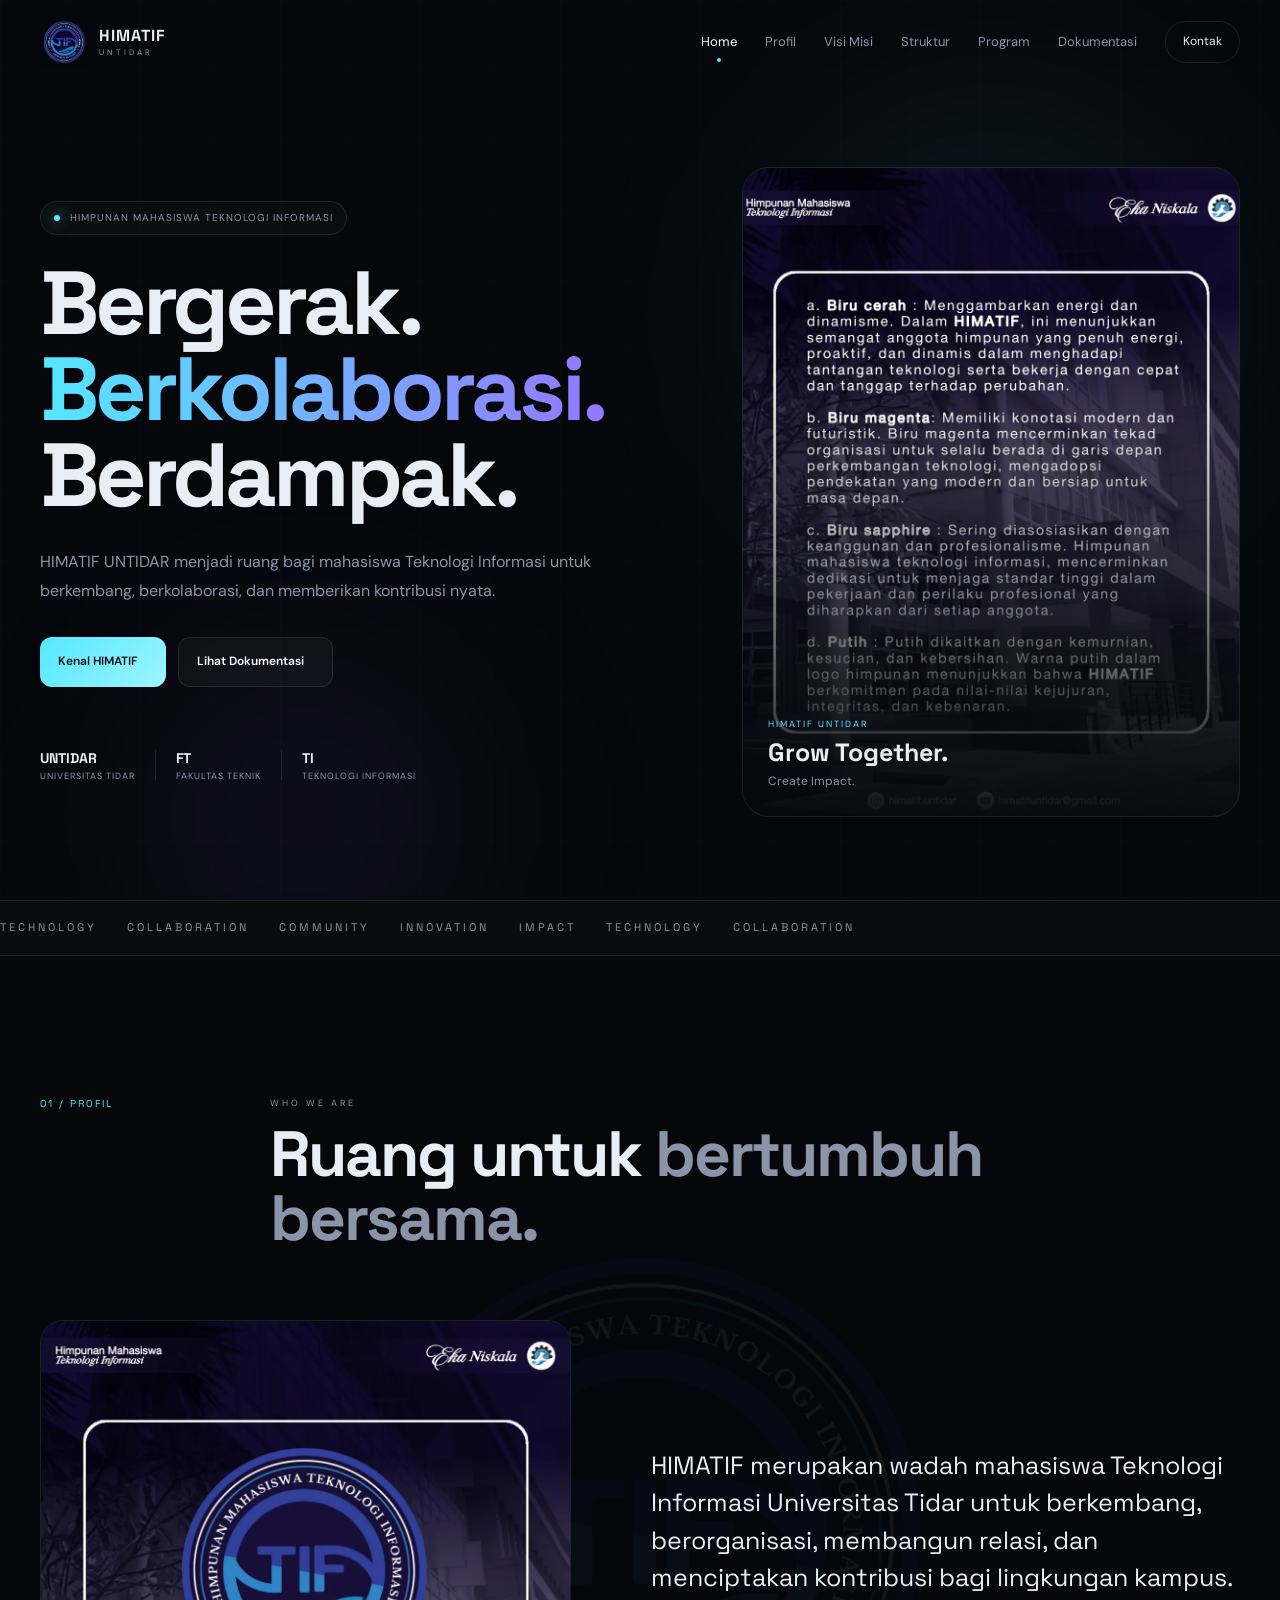
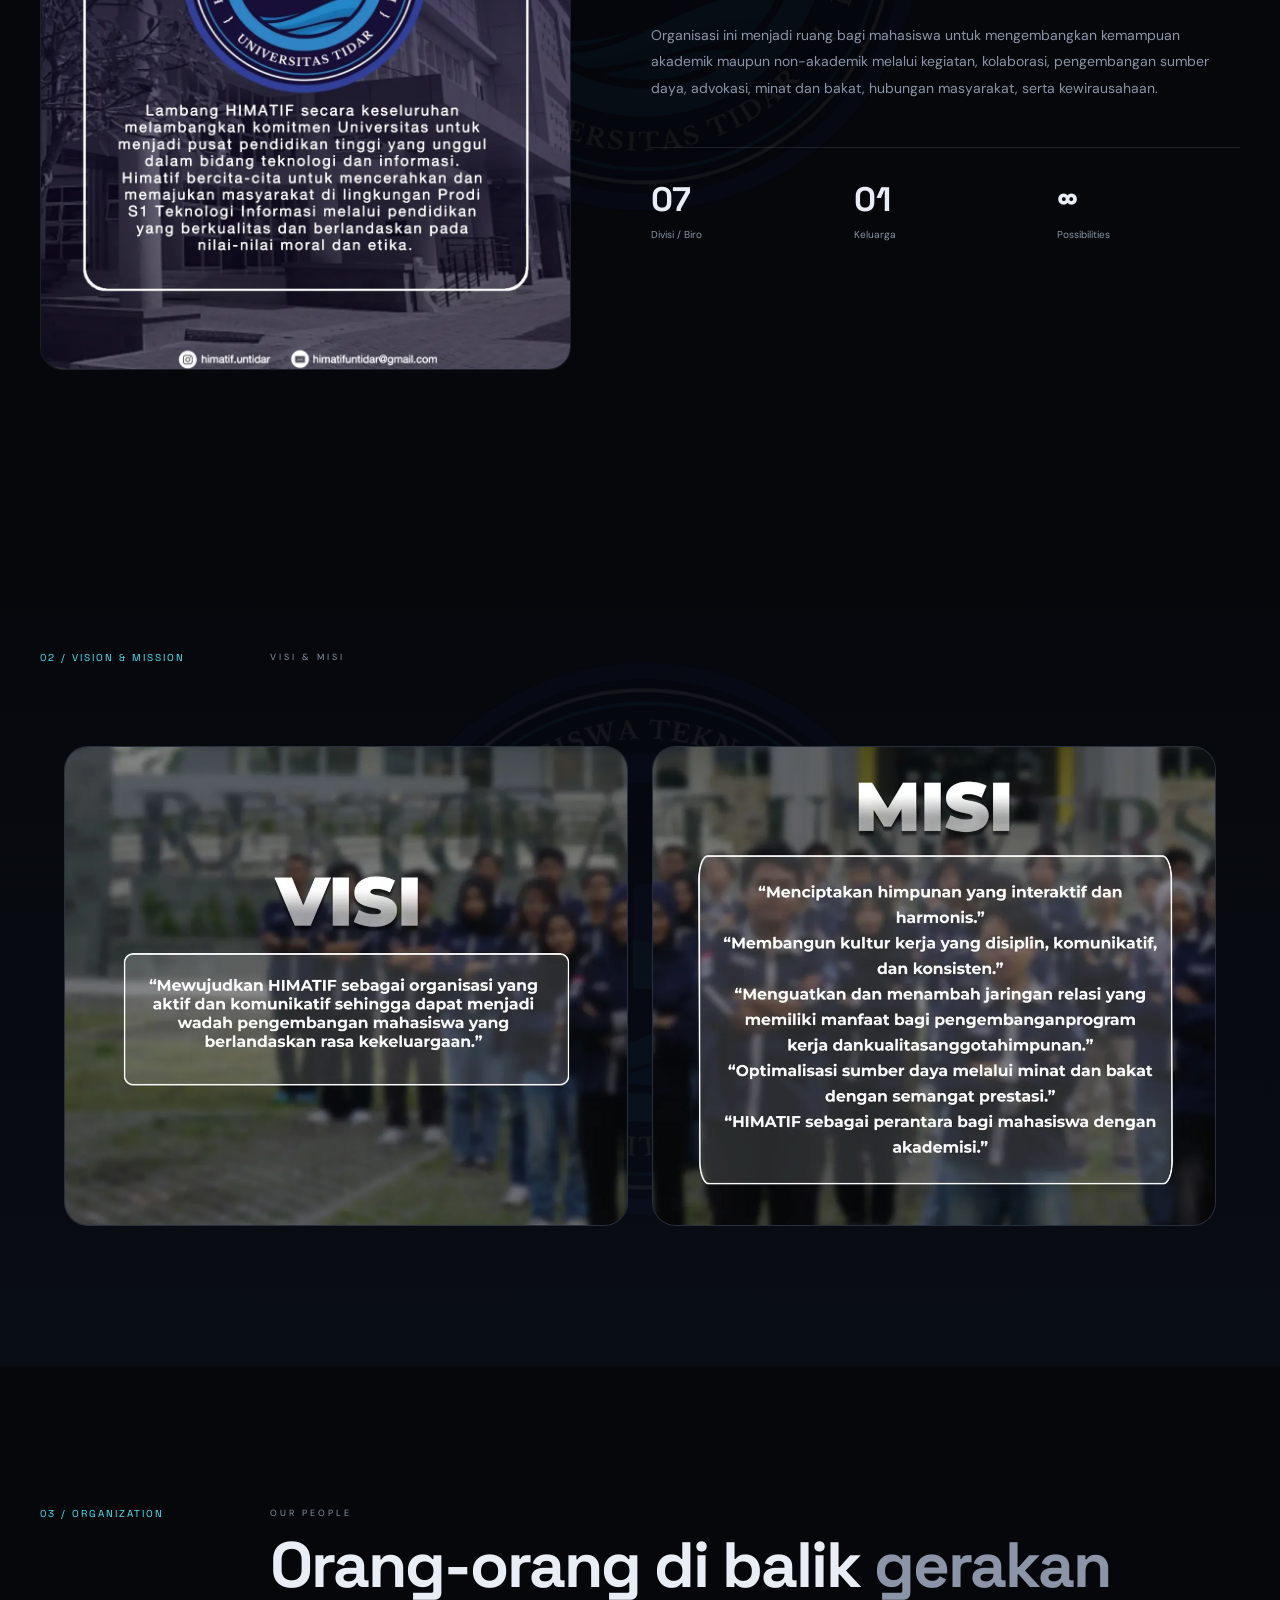
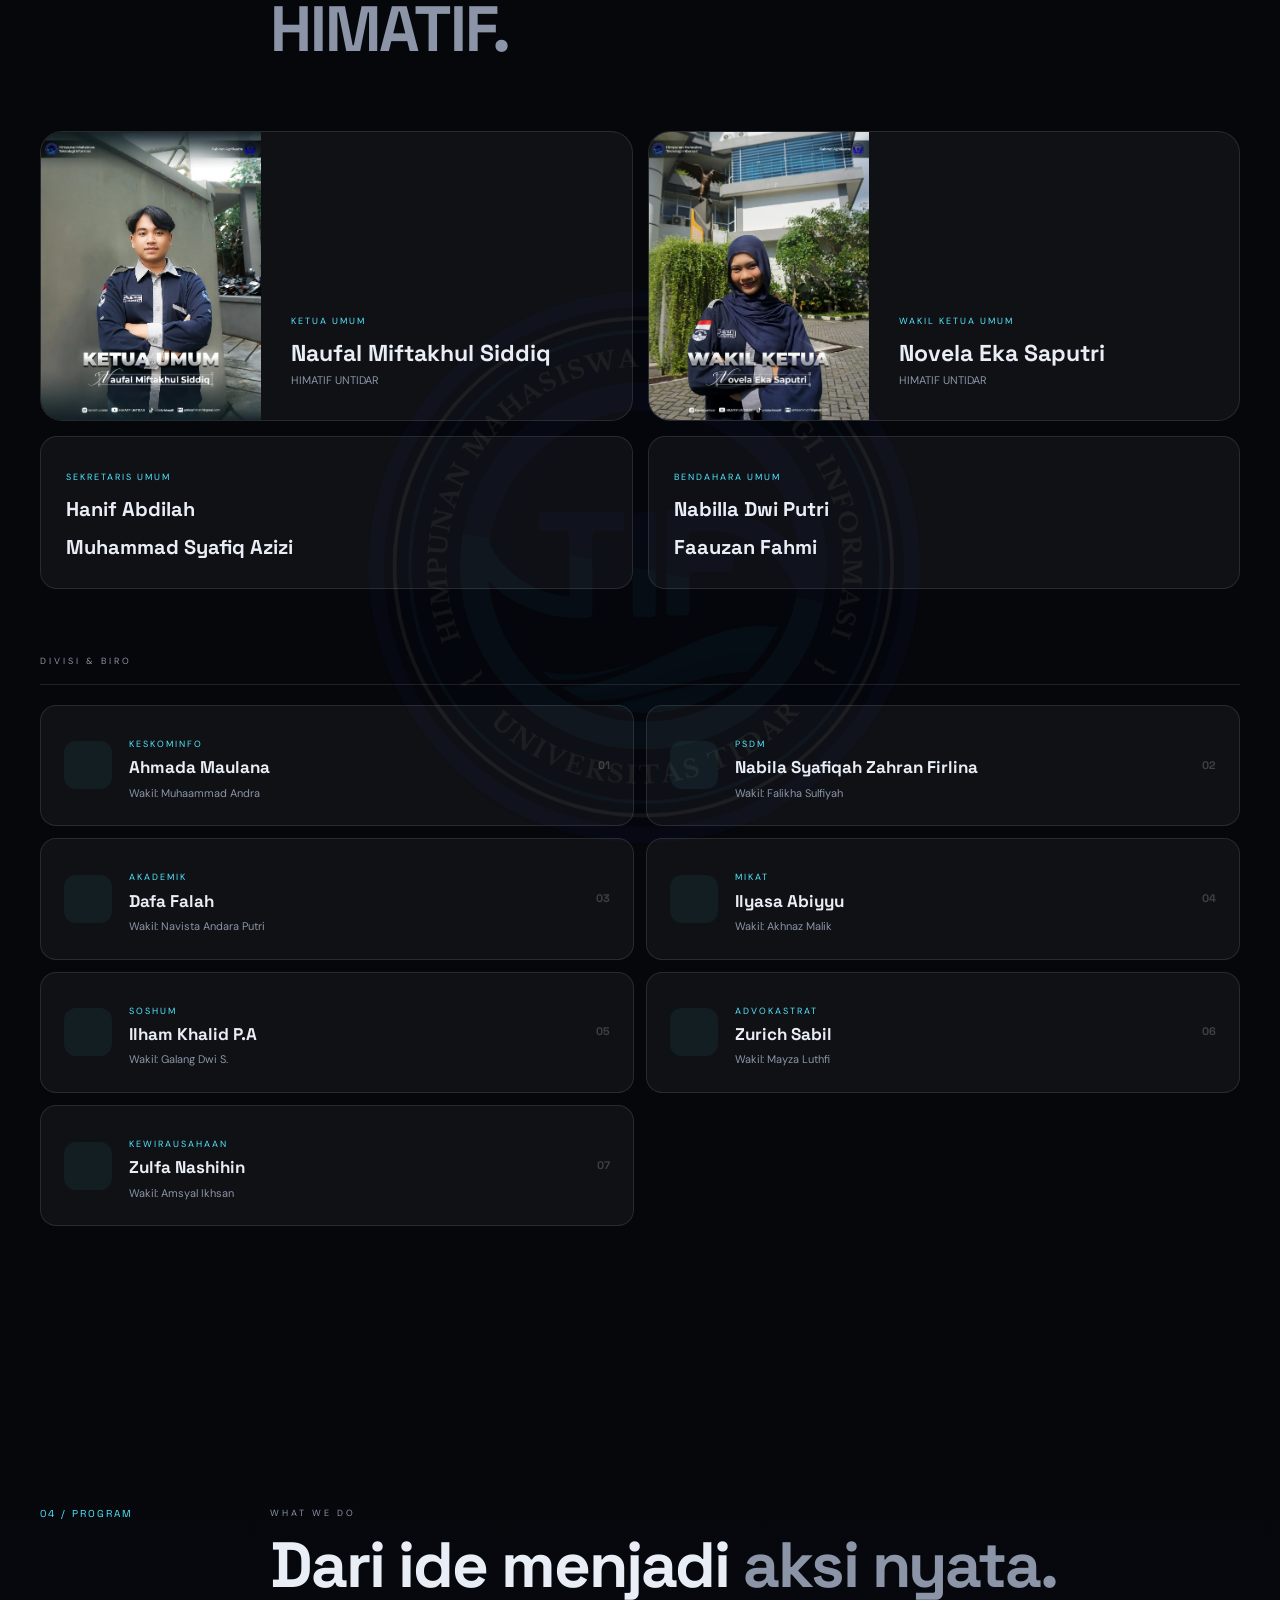
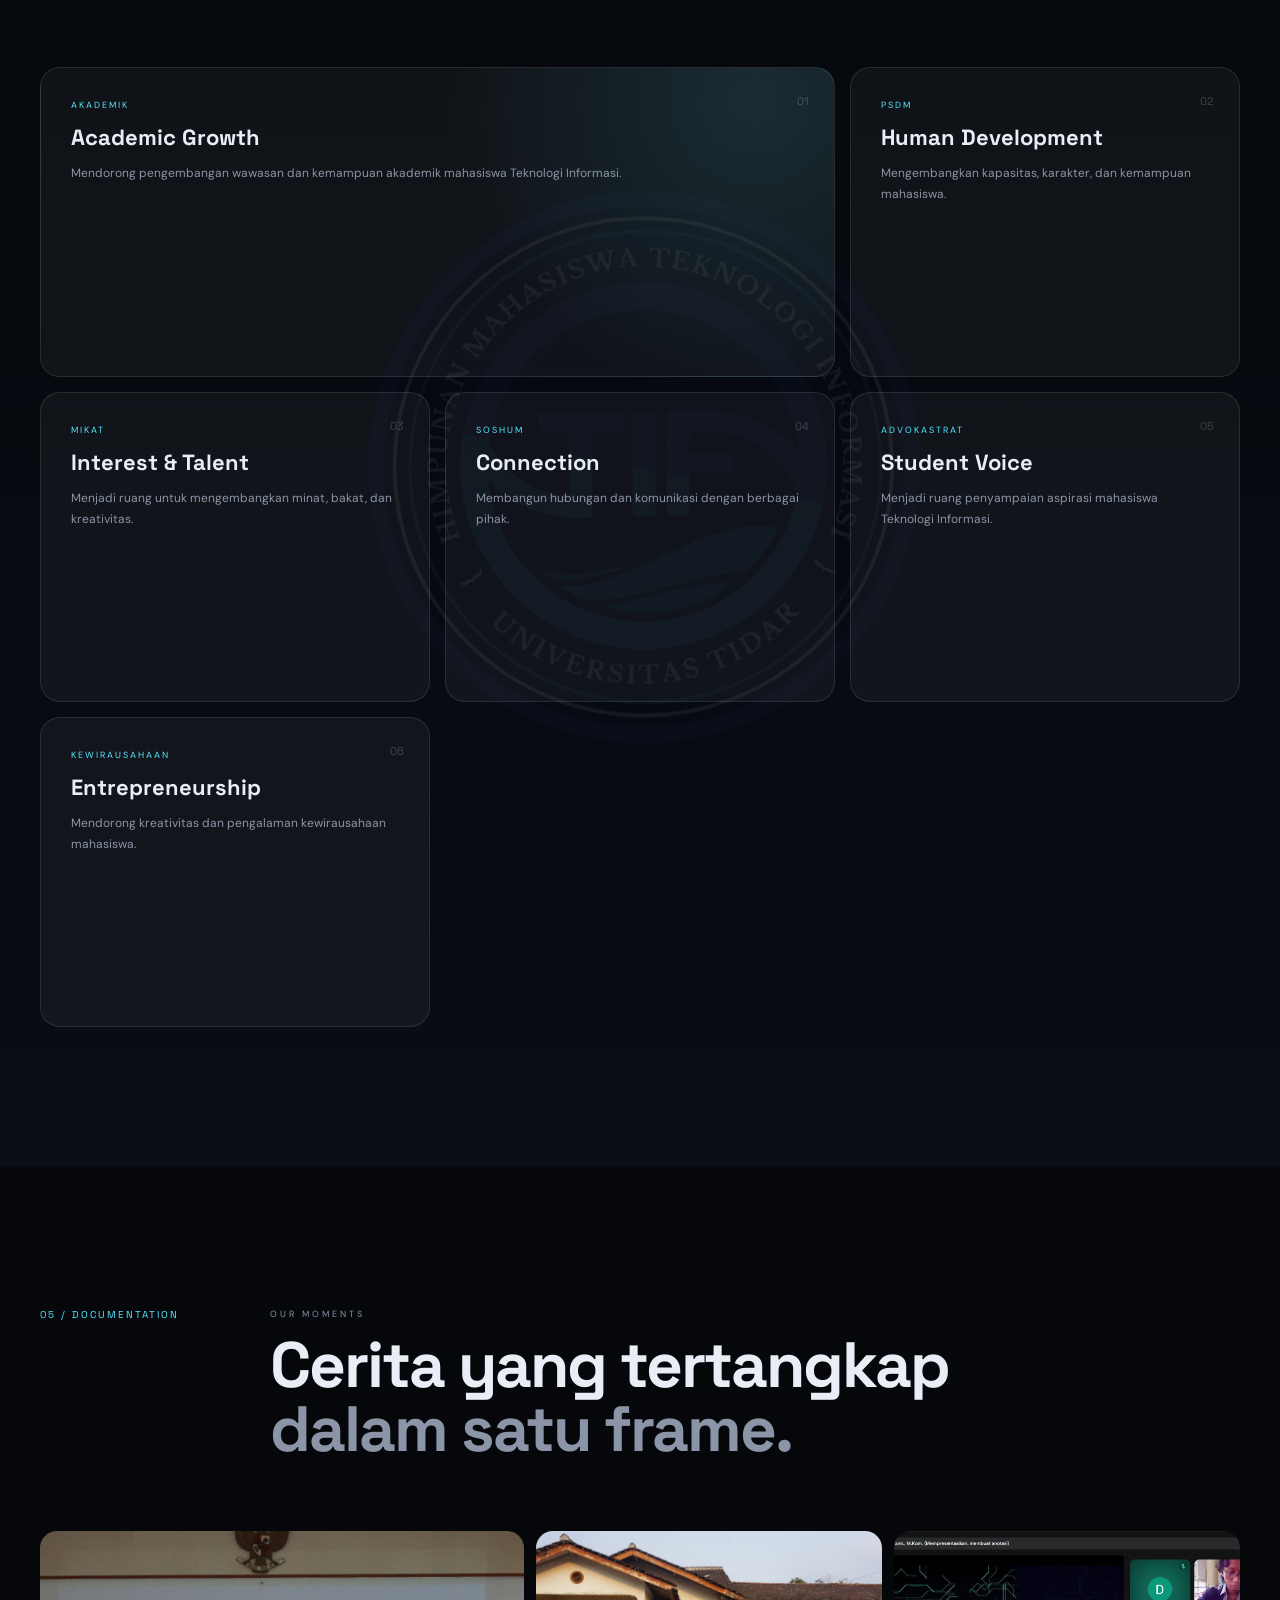
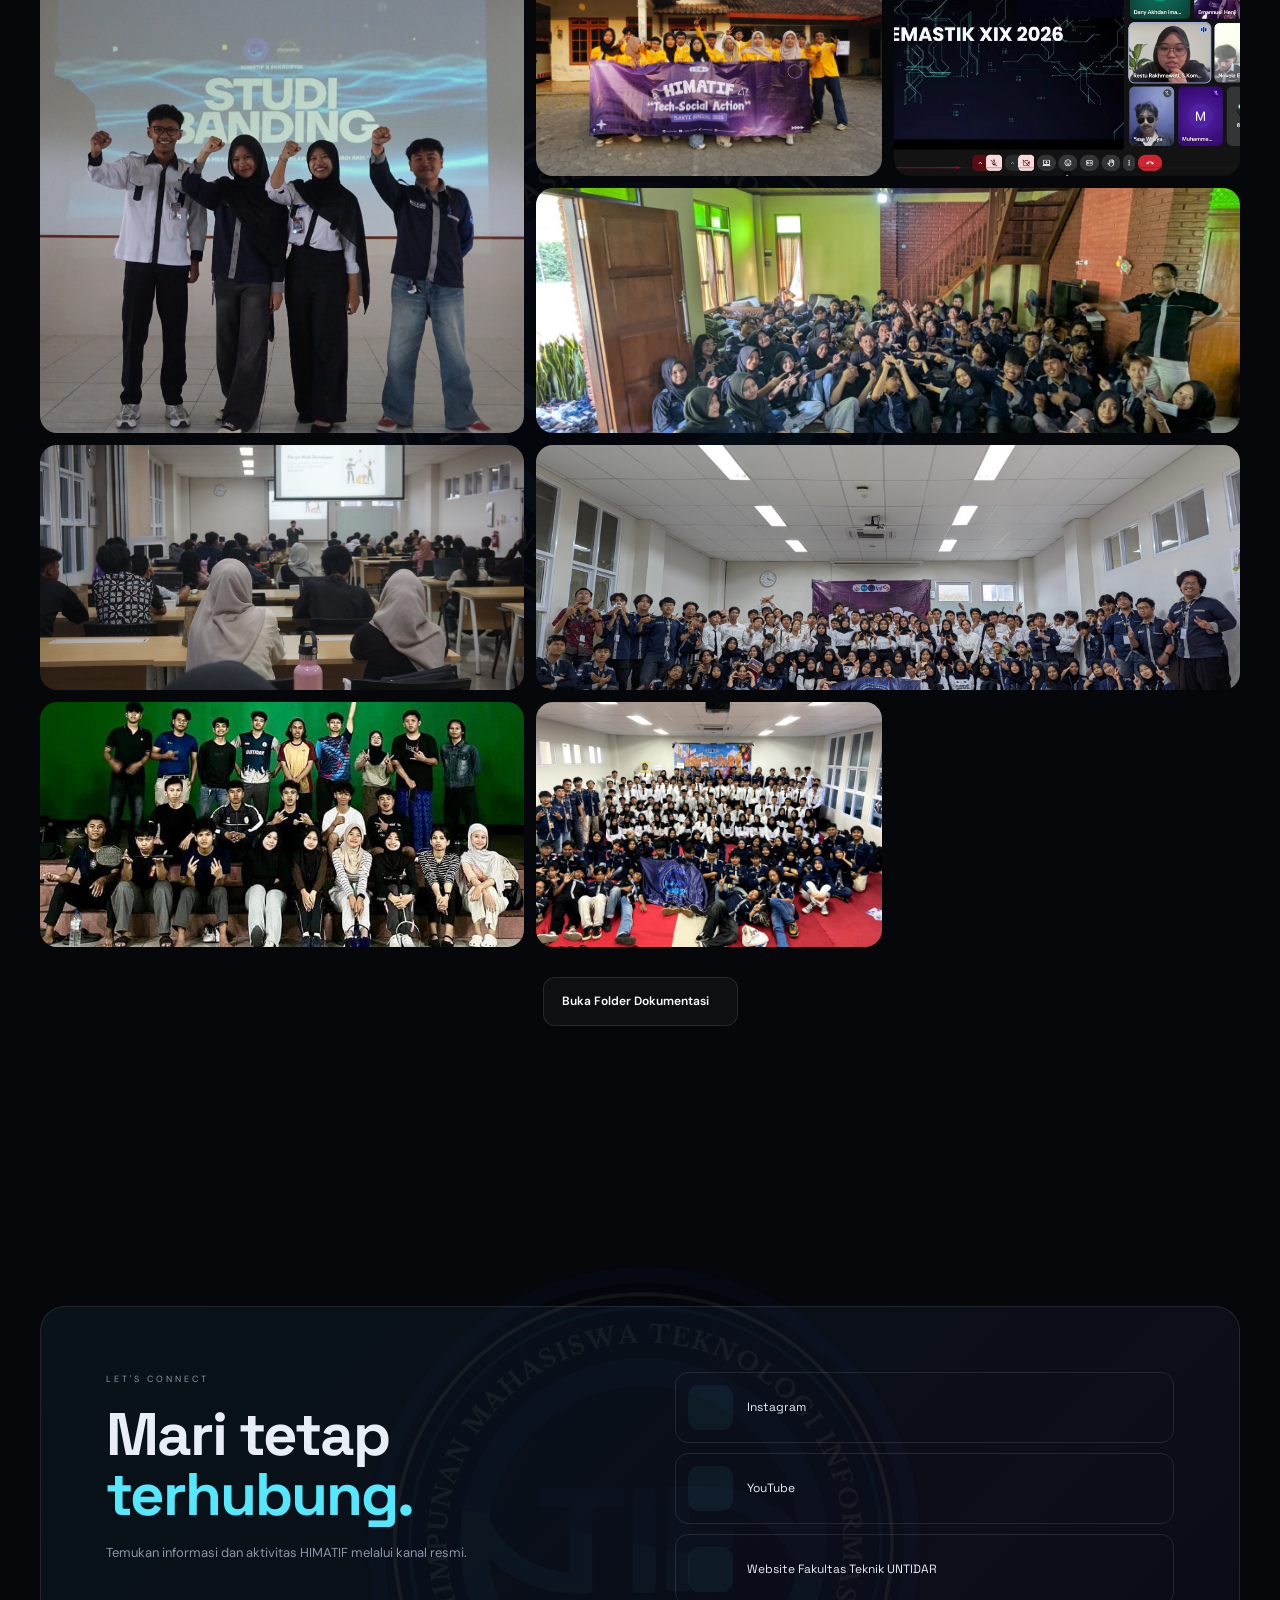
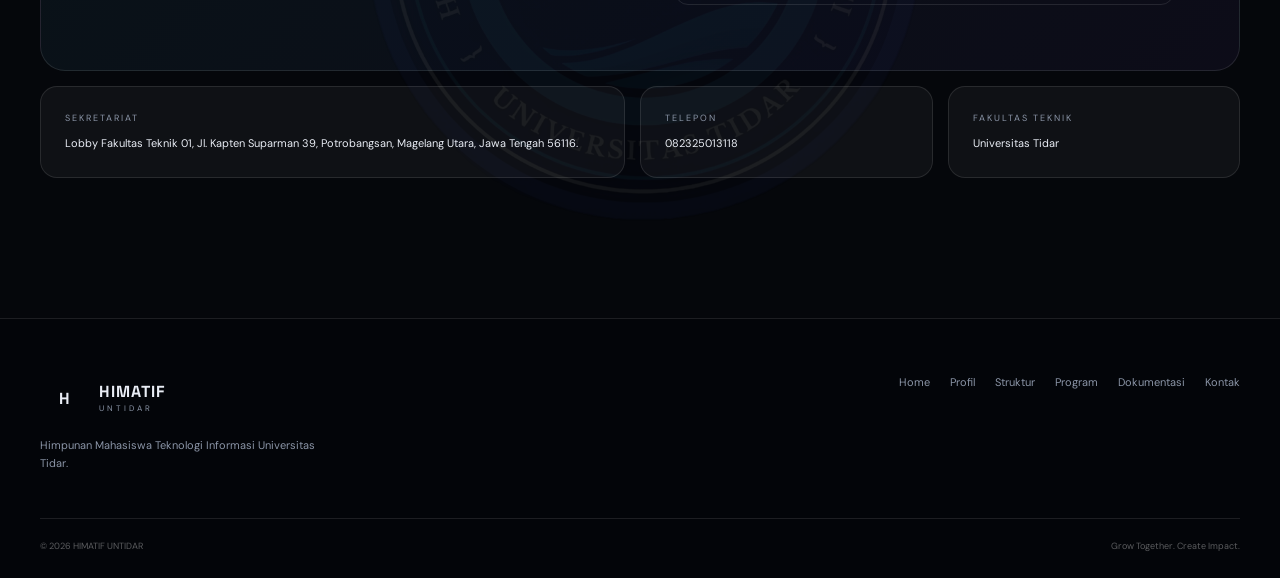
==== commit fdd080a5: "Memperbaiki tampilan web dan posisi file" ====
--- a/index.html
+++ b/index.html
@@ -280,25 +280,18 @@
             <div class="marquee-track">
 
                 <span>TECHNOLOGY</span>
-                <b>✦</b>
 
                 <span>COLLABORATION</span>
-                <b>✦</b>
 
                 <span>COMMUNITY</span>
-                <b>✦</b>
 
                 <span>INNOVATION</span>
-                <b>✦</b>
 
                 <span>IMPACT</span>
-                <b>✦</b>
 
                 <span>TECHNOLOGY</span>
-                <b>✦</b>
 
                 <span>COLLABORATION</span>
-                <b>✦</b>
 
             </div>
 
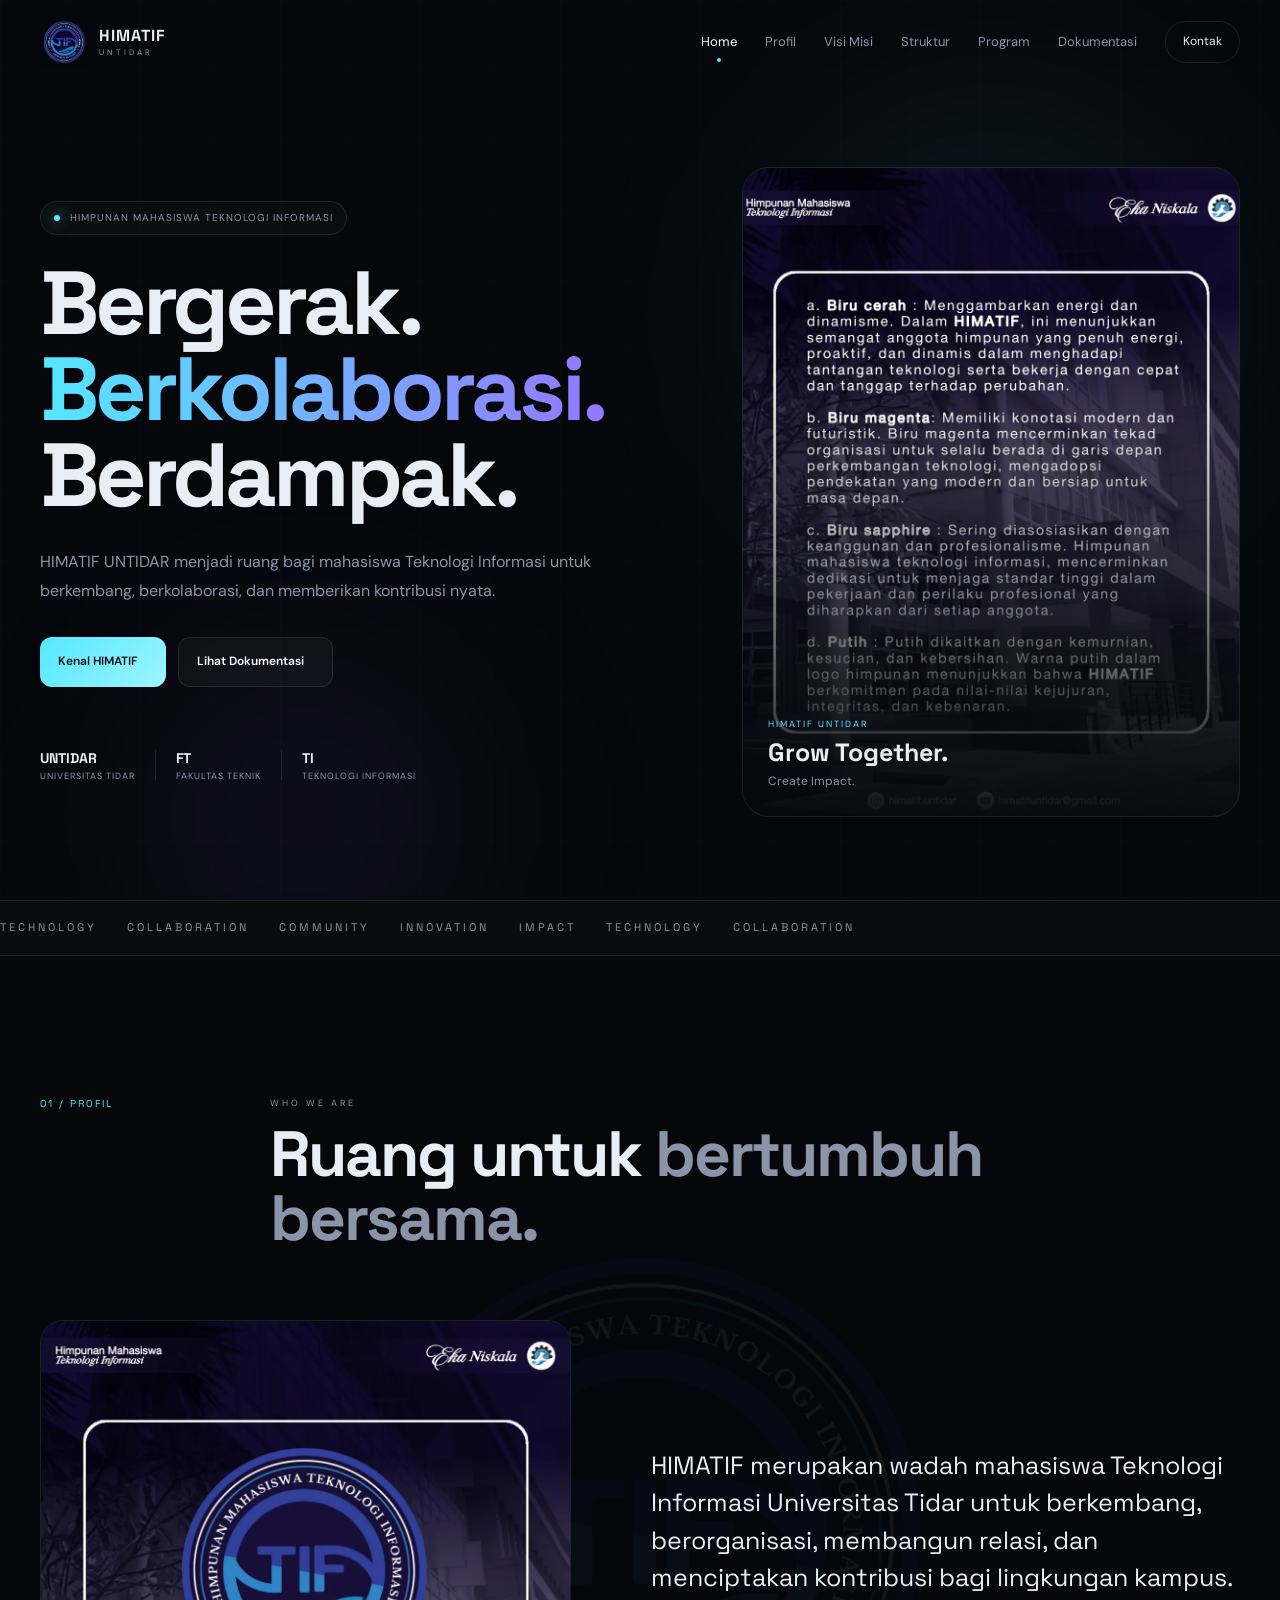
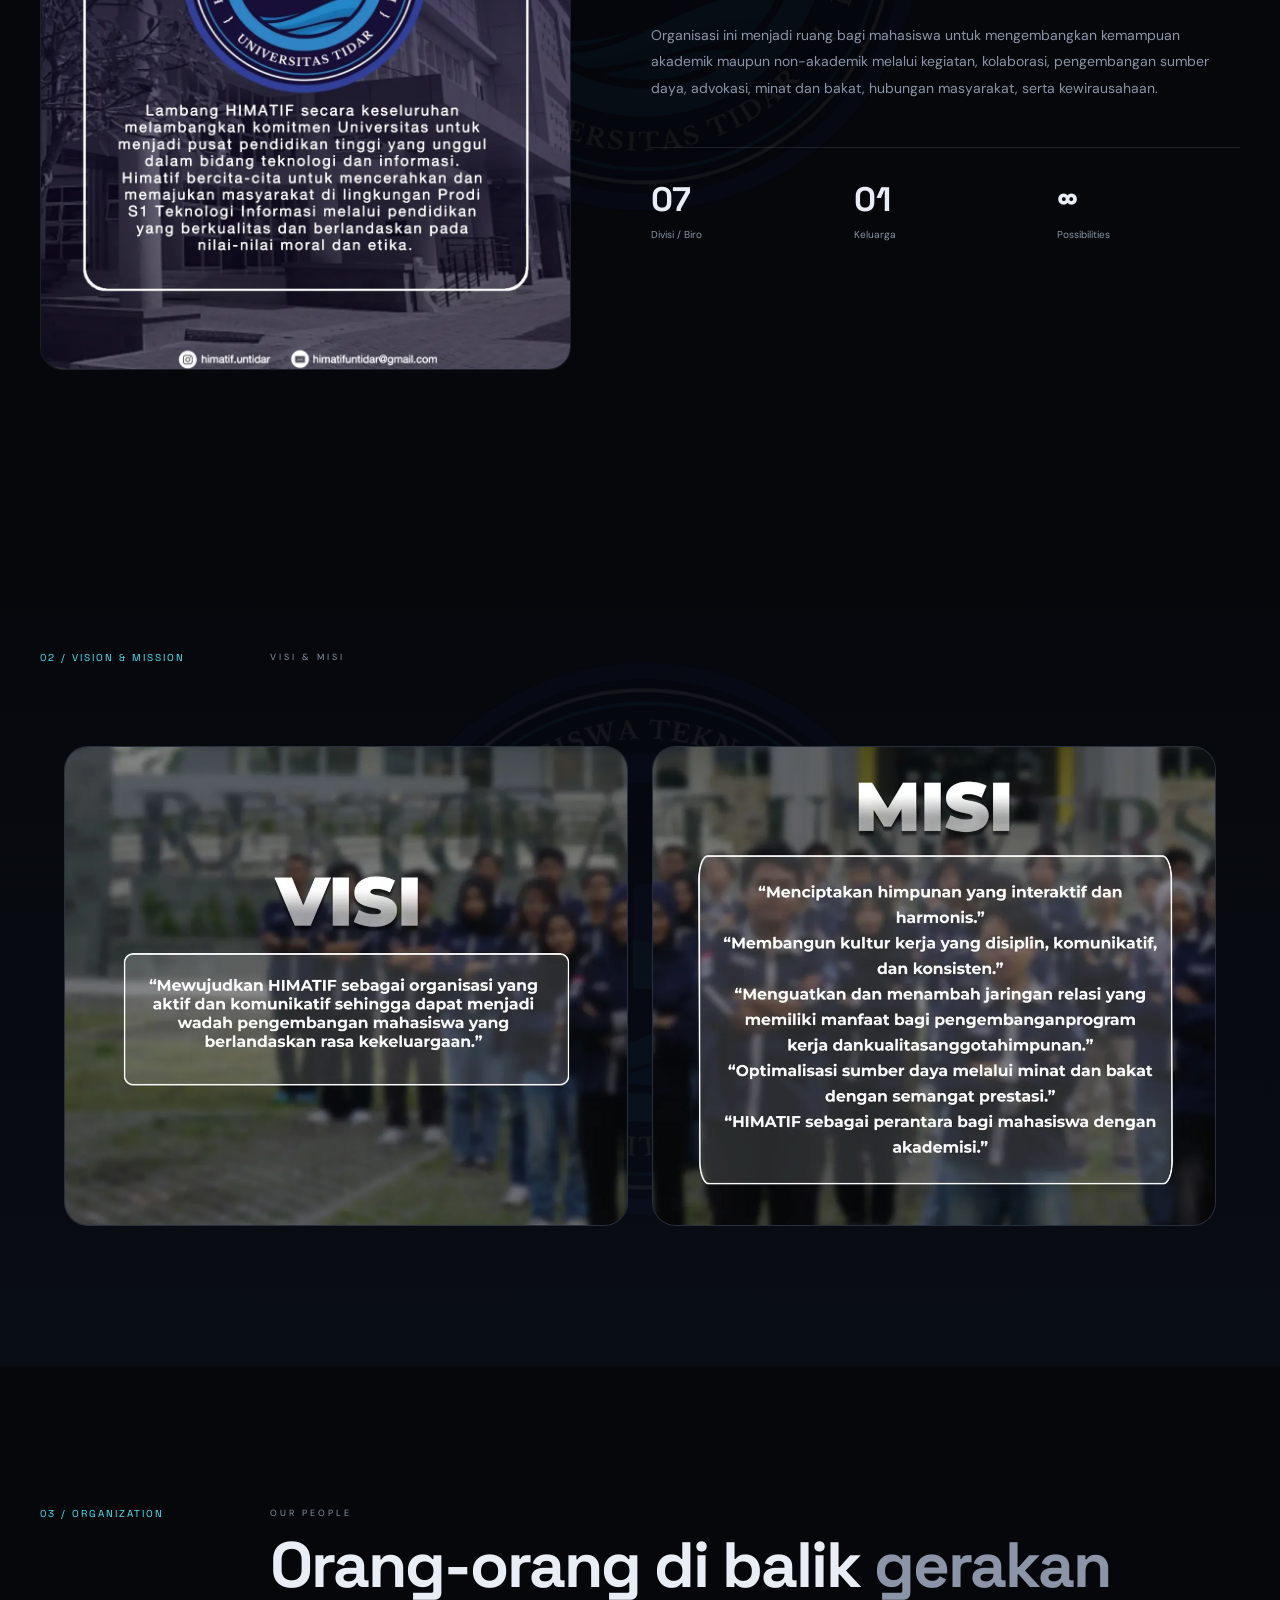
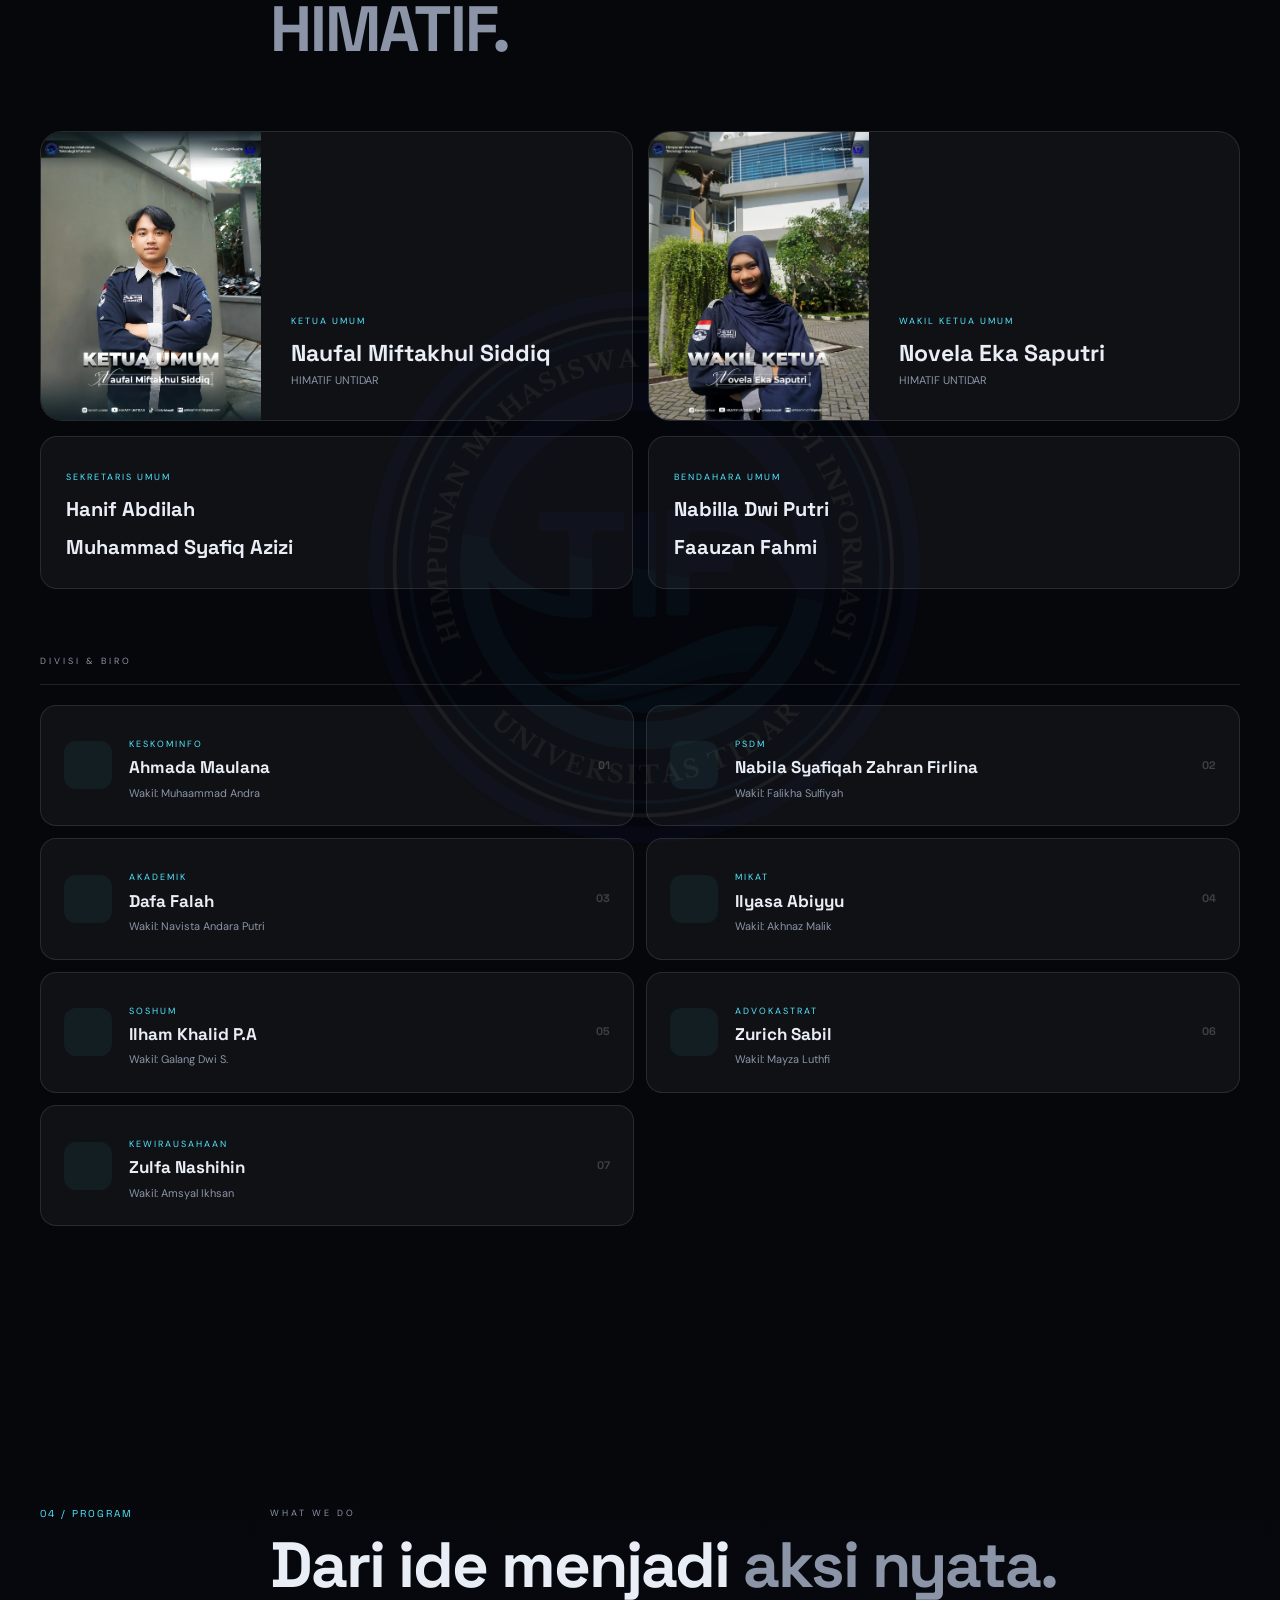
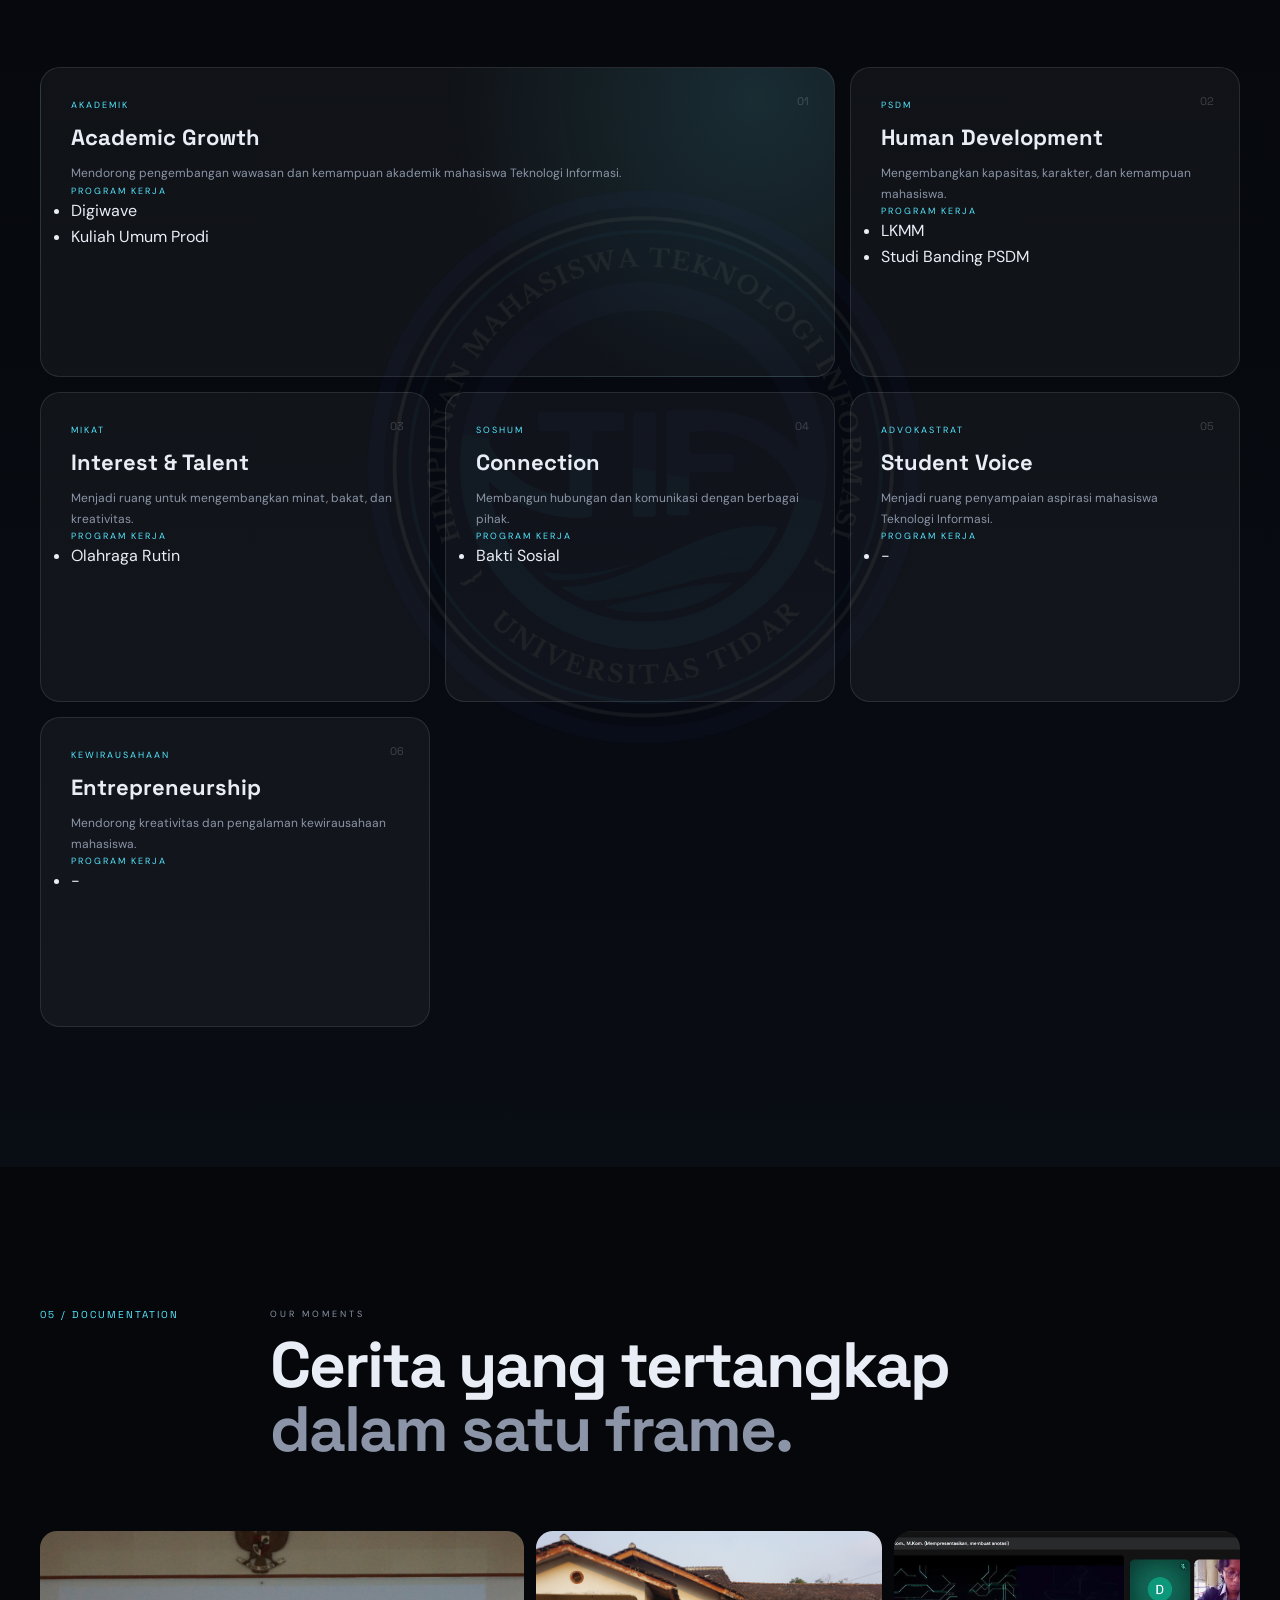
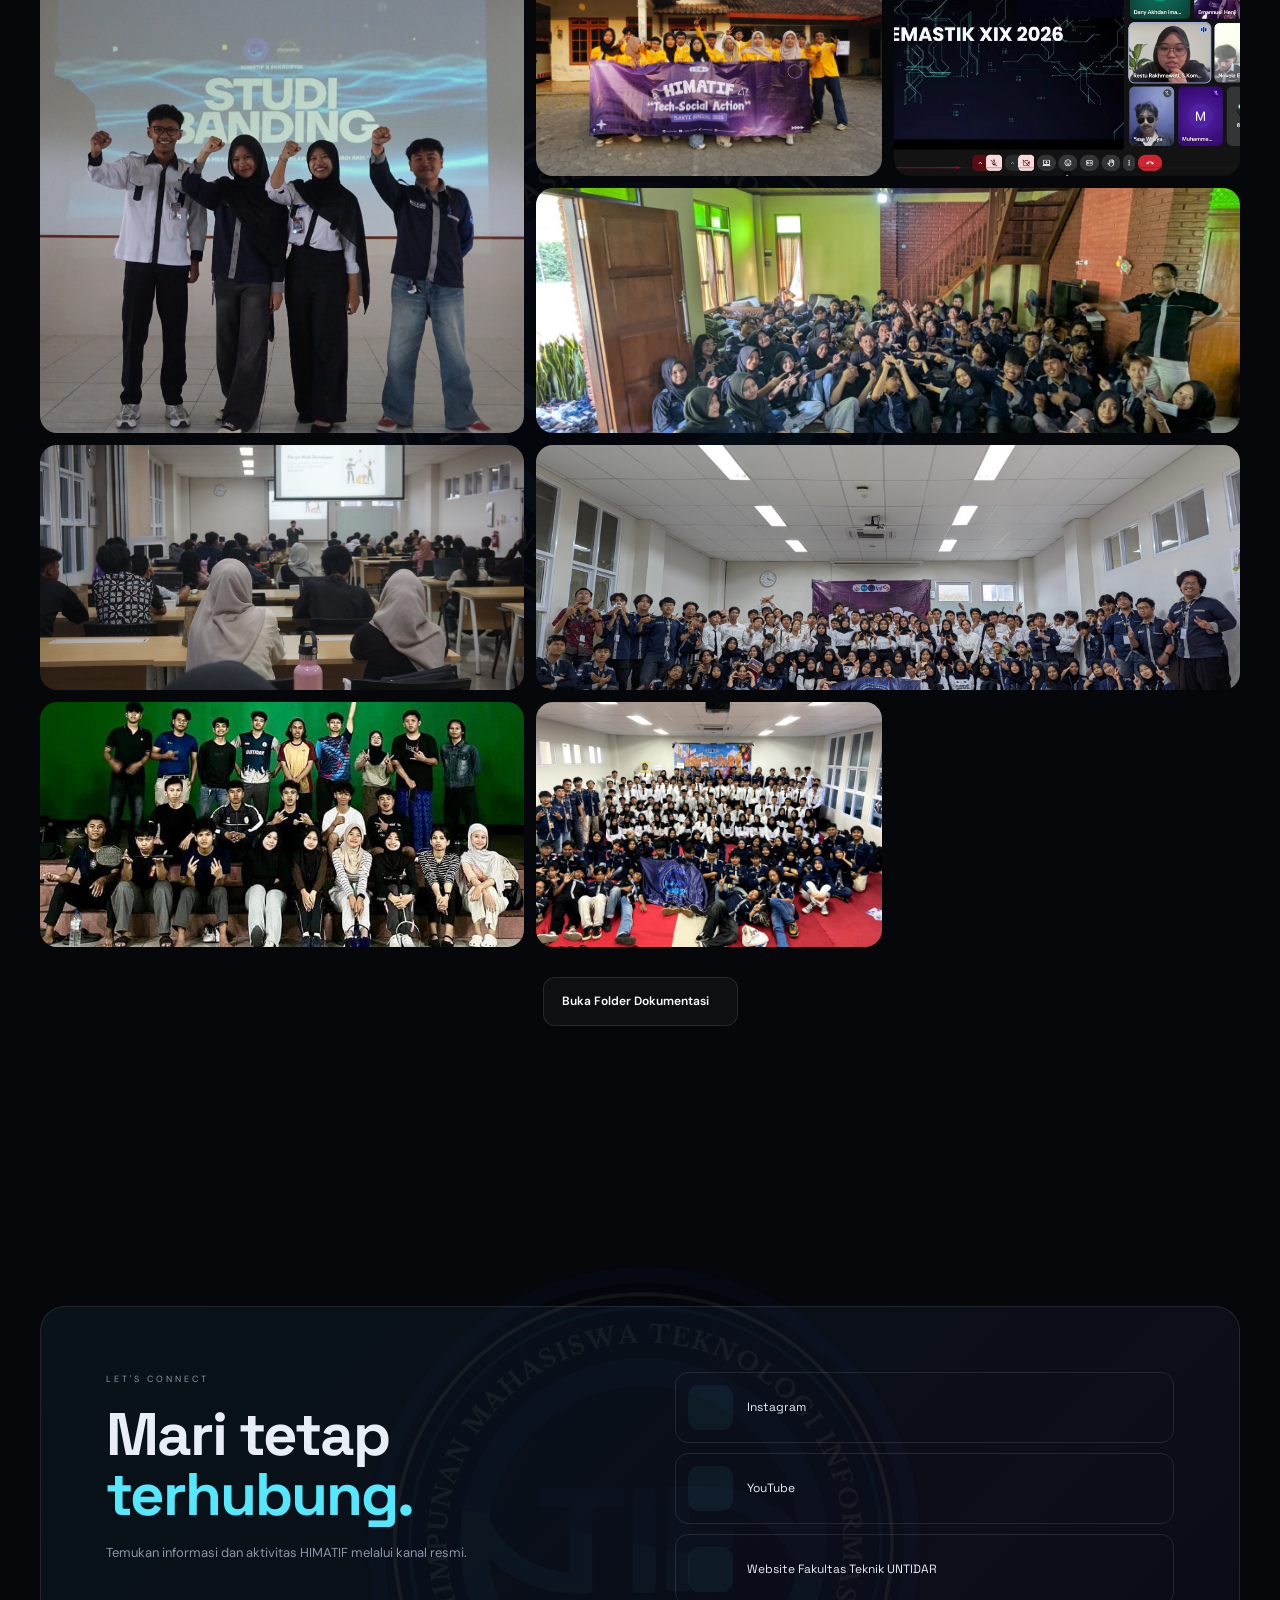
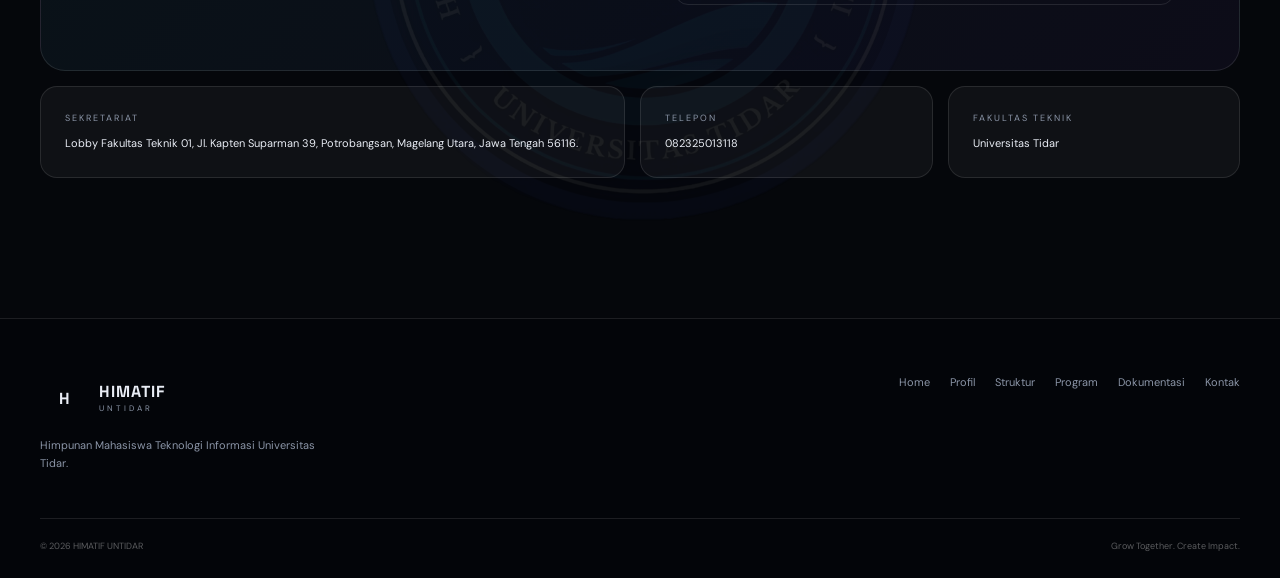
==== commit 425bb315: "Memperbaiki tampilan web dan posisi file" ====
--- a/index.html
+++ b/index.html
@@ -773,6 +773,13 @@
                             Mendorong pengembangan wawasan dan
                             kemampuan akademik mahasiswa Teknologi Informasi.
                         </p>
+                        <div class="program-work">
+                            <span>PROGRAM KERJA</span>
+                            <ul>
+                                <li>Digiwave</li>
+                                <li>Kuliah Umum Prodi</li>
+                            </ul>
+                        </div>
 
                     </article>
 
@@ -795,6 +802,13 @@
                             Mengembangkan kapasitas, karakter,
                             dan kemampuan mahasiswa.
                         </p>
+                        <div class="program-work">
+                            <span>PROGRAM KERJA</span>
+                            <ul>
+                                <li>LKMM</li>
+                                <li>Studi Banding PSDM</li>
+                            </ul>
+                        </div>
 
                     </article>
 
@@ -817,6 +831,12 @@
                             Menjadi ruang untuk mengembangkan
                             minat, bakat, dan kreativitas.
                         </p>
+                        <div class="program-work">
+                            <span>PROGRAM KERJA</span>
+                            <ul>
+                                <li>Olahraga Rutin</li>
+                            </ul>
+                        </div>
 
                     </article>
 
@@ -839,6 +859,12 @@
                             Membangun hubungan dan komunikasi
                             dengan berbagai pihak.
                         </p>
+                        <div class="program-work">
+                            <span>PROGRAM KERJA</span>
+                            <ul>
+                                <li>Bakti Sosial</li>
+                            </ul>
+                        </div>
 
                     </article>
 
@@ -861,6 +887,12 @@
                             Menjadi ruang penyampaian aspirasi
                             mahasiswa Teknologi Informasi.
                         </p>
+                        <div class="program-work">
+                            <span>PROGRAM KERJA</span>
+                            <ul>
+                                <li>-</li>
+                            </ul>
+                        </div>
 
                     </article>
 
@@ -883,6 +915,12 @@
                             Mendorong kreativitas dan pengalaman
                             kewirausahaan mahasiswa.
                         </p>
+                        <div class="program-work">
+                            <span>PROGRAM KERJA</span>
+                            <ul>
+                                <li>-</li>
+                            </ul>
+                        </div>
 
                     </article>
 
